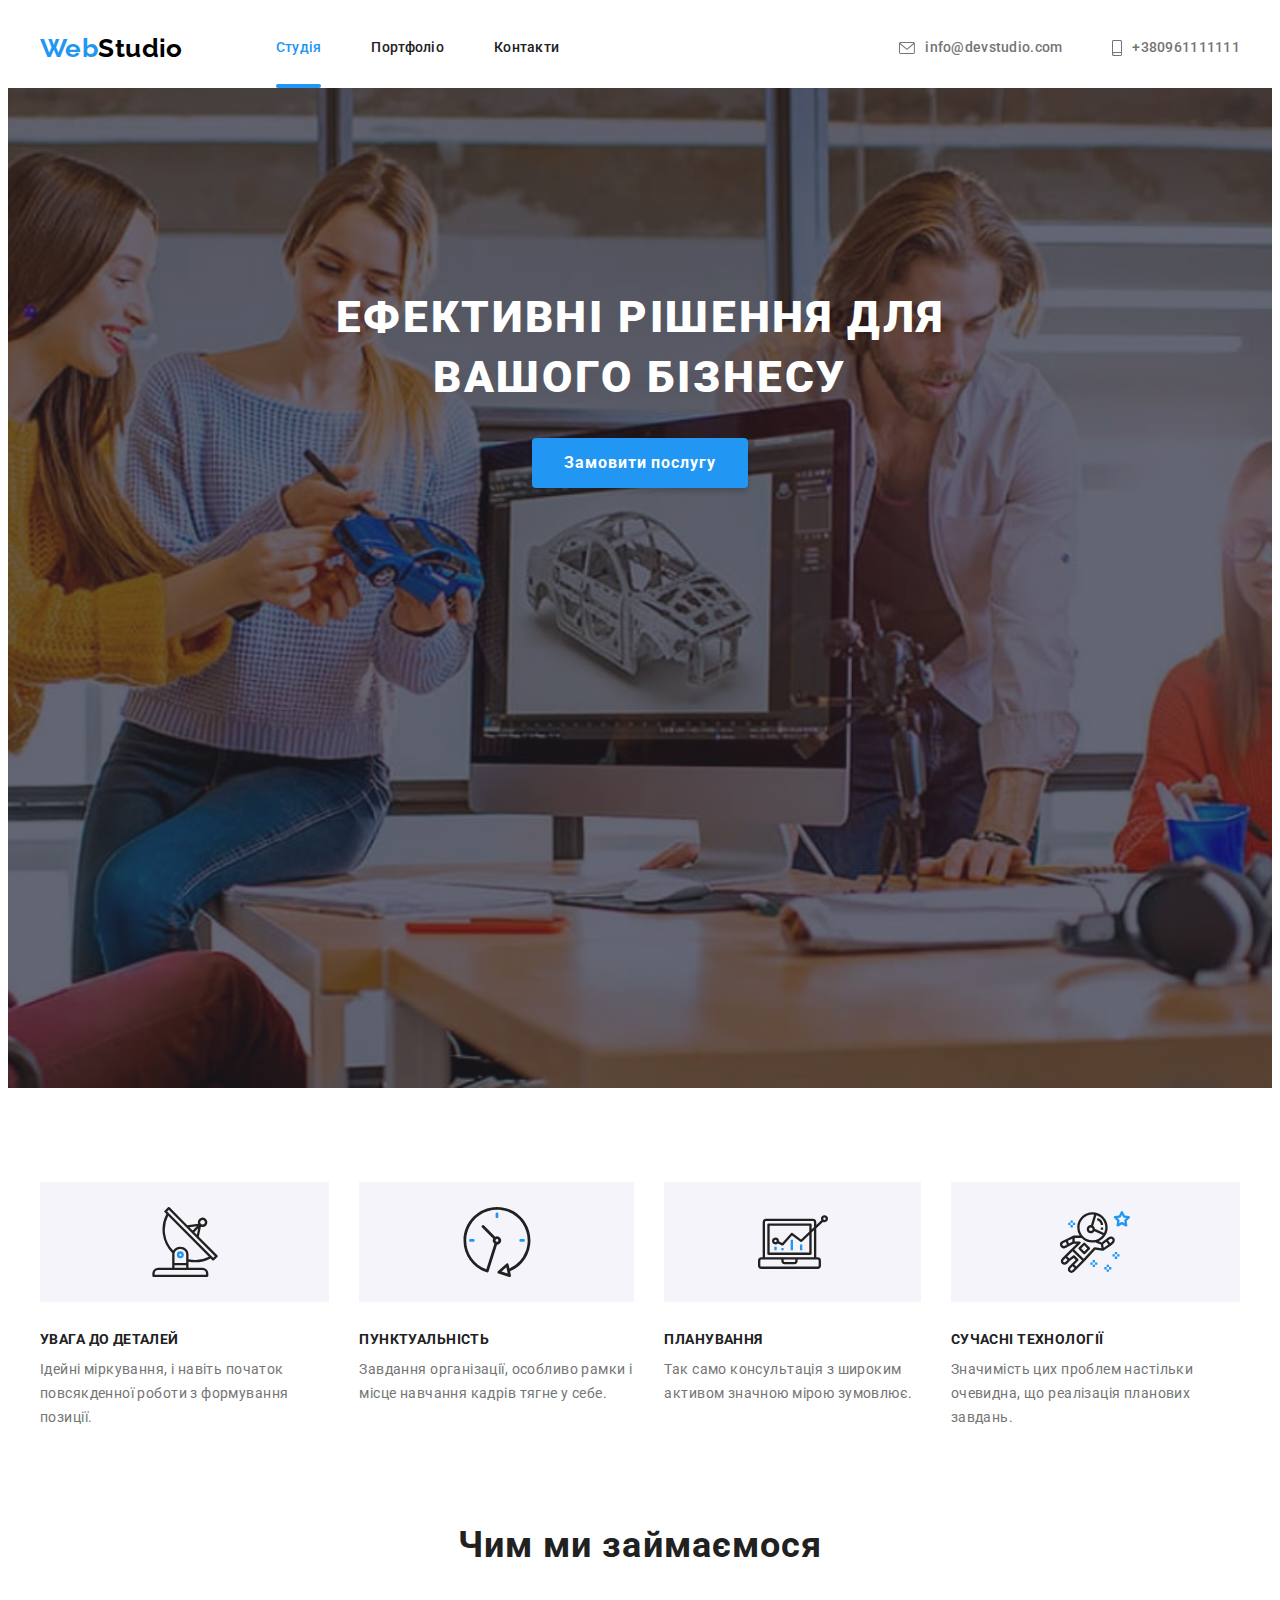
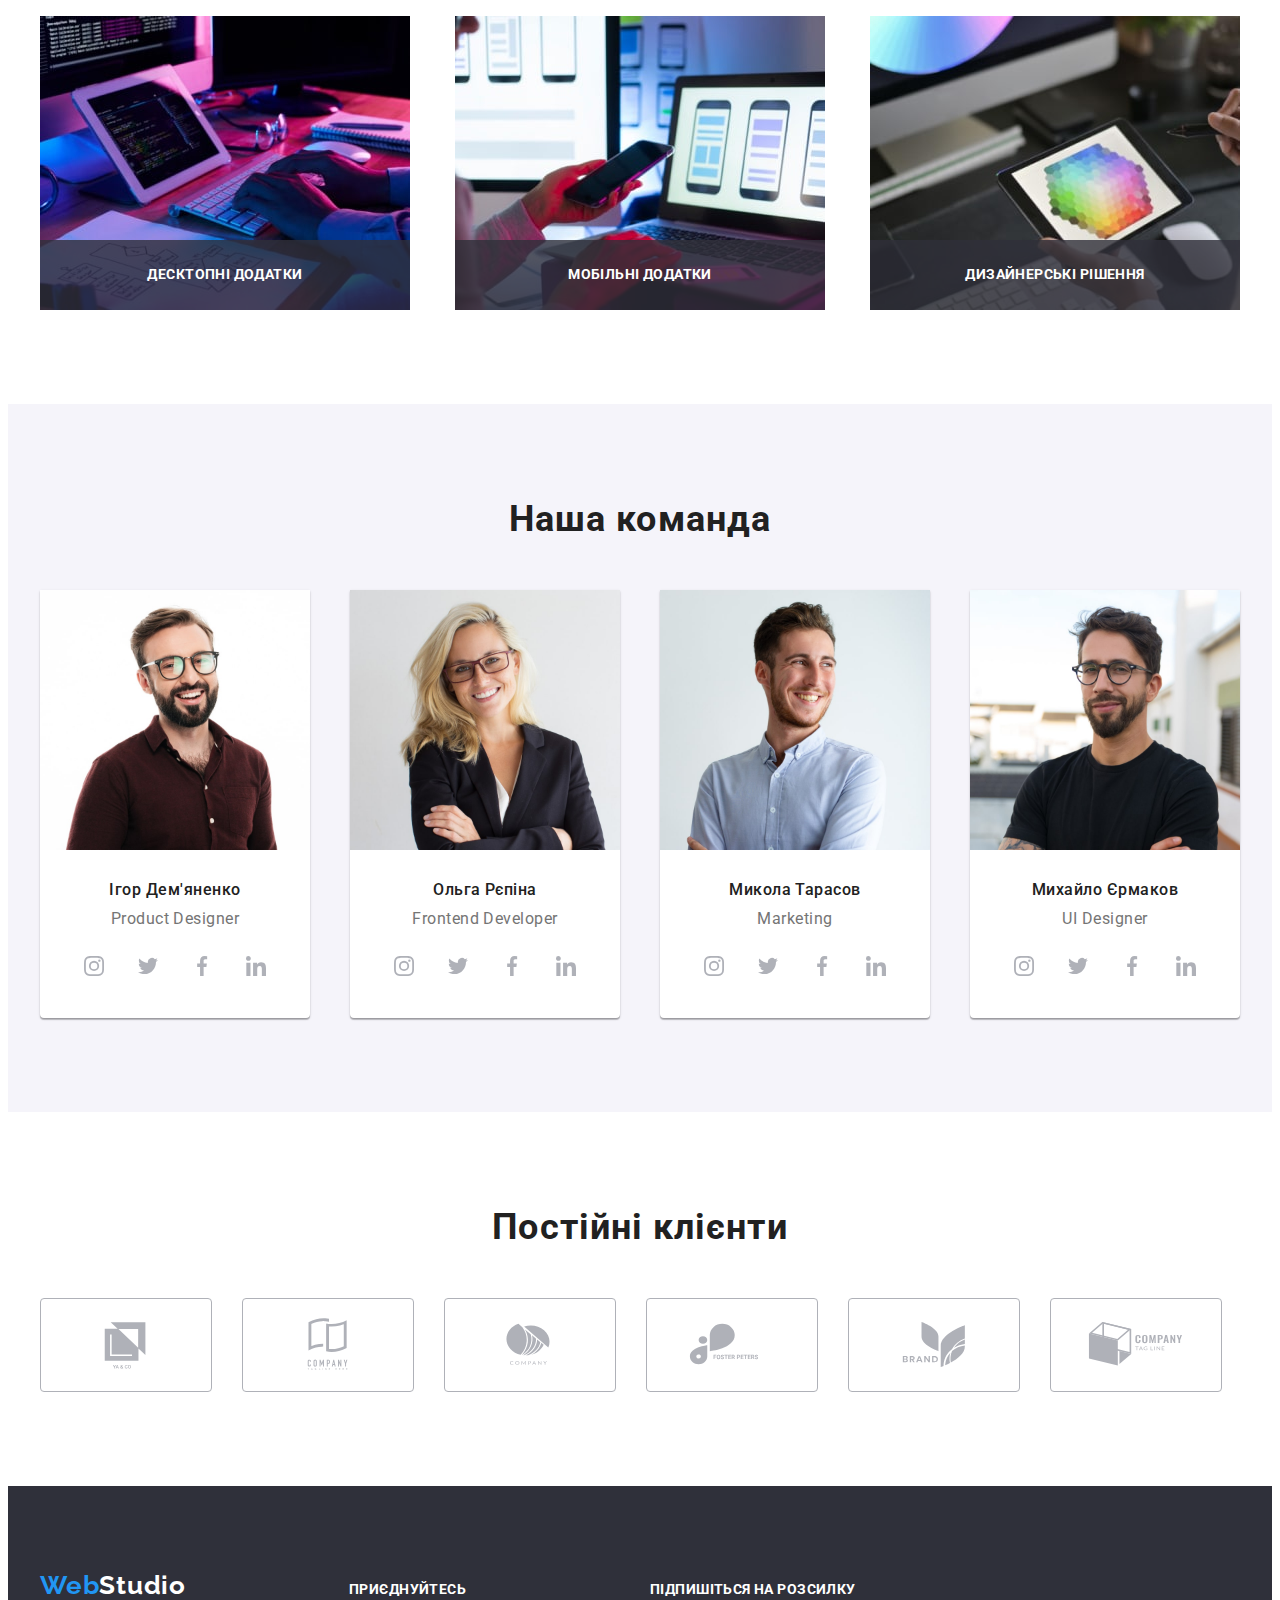
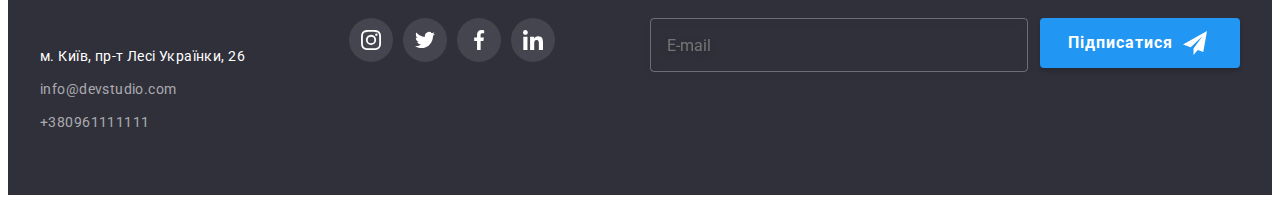
==== index.html @ b74c09cd "HW-7" ====
<!DOCTYPE html>
<html lang="uk">
  <head>
    <meta charset="UTF-8" />
    <meta http-equiv="X-UA-Compatible" content="IE=edge" />
    <meta name="viewport" content="width=device-width, initial-scale=1.0" />
    <title>Web Studio</title>
    <link rel="preconnect" href="https://fonts.googleapis.com" />
    <link rel="preconnect" href="https://fonts.gstatic.com" crossorigin />
    <link
      href="https://fonts.googleapis.com/css2?family=Raleway:wght@700&family=Roboto:wght@400;500;700;900&display=swap"
      rel="stylesheet"
    />
    <link
      rel="stylesheet"
      href="https://cdnjs.cloudflare.com/ajax/libs/modern-normalize/1.1.0/modern-normalize.min.css"
      integrity="sha512-wpPYUAdjBVSE4KJnH1VR1HeZfpl1ub8YT/NKx4PuQ5NmX2tKuGu6U/JRp5y+Y8XG2tV+wKQpNHVUX03MfMFn9Q=="
      crossorigin="anonymous"
      referrerpolicy="no-referrer"
    />
    <link rel="stylesheet" href="./css/styles.css" />
    <link rel="stylesheet" href="./css/main.min.css"/>
  </head>
  <body>
    <!-- Header -->
    <header class="header">
      <div class="container main-nav">
        <nav class="main-nav">
          <a href="./index.html" class="logo link">
            <span class="logo__accent">Web</span>Studio</a
          >
          <ul class="site-nav list">
            <li class="site-nav__item">
              <a href="./index.html" class="site-nav__link site-nav__link--current link">Студія</a>
            </li>
            <li class="site-nav__item">
              <a href="./portfolio.html" class="site-nav__link link">Портфоліо</a>
            </li>
            <li class="site-nav__item">
              <a href="" class="site-nav__link link">Контакти</a>
            </li>
          </ul>
        </nav>
        <ul class="contact list">
          <li class="contact__item">
            <a href="mailto:info@devstudio.com" class="contact__link link">
              <svg class="contact__icon" width="16" height="12">
                <use href="./images/icons.svg#icon-envelopehover"></use>
              </svg>
              info@devstudio.com
            </a>
          </li>
          <li class="contact__item">
            <a href="tel:+380961111111" class="contact__link link">
              <svg class="contact__icon" width="10" height="16">
                <use href="./images/icons.svg#icon-smartphone"></use>
              </svg>
              +380961111111</a
            >
          </li>
        </ul>
      </div>
    </header>

    <main>
      <!-- hero -->
      <section class="hero">
        <div class="container">
          <h1 class="hero__title">Ефективні рішення для вашого бізнесу</h1>
          <button type="button" class="button" data-modal-open>
            Замовити послугу
          </button>
        </div>
      </section>

      <!-- Переваги -->
      <section class="feature section">
        <div class="container">
          <h2 class="visually-hidden">Наші преваги</h2>
          <ul class="feature__list list">
            <li class="feature__item">
              <div class="feature__icons">
                <svg width="70" height="70">
                  <use href="./images/icons.svg#icon-antenna"></use>
                </svg>
              </div>
              <h3 class="feature__title">УВАГА ДО ДЕТАЛЕЙ</h3>
              <p class="feature__text">
                Ідейні міркування, і навіть початок повсякденної роботи з
                формування позиції.
              </p>
            </li>
            <li class="feature__item">
              <div class="feature__icons">
                <svg class="icon-block" width="70" height="70">
                  <use href="./images/icons.svg#icon-clock"></use>
                </svg>
              </div>
              <h3 class="feature__title">ПУНКТУАЛЬНІСТЬ</h3>
              <p class="feature__text">
                Завдання організації, особливо рамки і місце навчання кадрів
                тягне у себе.
              </p>
            </li>
            <li class="feature__item">
              <div class="feature__icons">
                <svg class="icon-block" width="70" height="70">
                  <use href="./images/icons.svg#icon-diagram"></use>
                </svg>
              </div>
              <h3 class="feature__title">ПЛАНУВАННЯ</h3>
              <p class="feature__text">
                Так само консультація з широким активом значною мірою зумовлює.
              </p>
            </li>
            <li class="feature__item">
              <div class="feature__icons">
                <svg class="icon-block" width="70" height="70">
                  <use href="./images/icons.svg#icon-astronaut"></use>
                </svg>
              </div>
              <h3 class="feature__title">СУЧАСНІ ТЕХНОЛОГІЇ</h3>
              <p class="feature__text">
                Значимість цих проблем настільки очевидна, що реалізація
                планових завдань.
              </p>
            </li>
          </ul>
        </div>
      </section>
      <!-- Чим ми займаємося -->
      <section class="work section">
        <div class="container">
          <h2 class="title">Чим ми займаємося</h2>
          <ul class="work__list list">
            <li>
              <div class="work__picture">
                <img
                  src="./images/img1.jpg"
                  alt="верстка"
                  width="370"
                  class="item"
                />
                <p class="work__text">Десктопні додатки</p>
              </div>
            </li>
            <li>
              <div class="work__picture">
                <img
                  src="./images/img2.jpg"
                  alt="дизайн"
                  width="370"
                  class="item"
                />
                <p class="work__text">Мобільні додатки</p>
              </div>
            </li>
            <li>
              <div class="work__picture">
                <img
                  src="./images/img3.jpg"
                  alt="оформлення"
                  width="370"
                  class="item"
                />
                <p class="work__text">Дизайнерські рішення</p>
              </div>
            </li>
          </ul>
        </div>
      </section>
      <!-- Наша команда -->
      <section class="team section">
        <div class="container">
          <h2 class="title">Наша команда</h2>
          <ul class="team__list list">
            <li class="employee">
              <img
                src="./images/photo1.jpg"
                alt="фото1"
                width="270"
              />
              <div class="employee__wrapper">
                <h3 class="employee__title">Ігор Дем'яненко</h3>
                <p class="employee__text">Product Designer</p>
                <ul class="soc list">
                  <li>
                    <a href="" class="soc__link">
                      <svg class="soc__icon" width="20" height="20">
                        <use href="./images/icons.svg#icon-instagram"></use>
                      </svg>
                    </a>
                  </li>
                  <li>
                    <a href="" class="soc__link">
                      <svg class="soc__icon" width="20" height="20">
                        <use href="./images/icons.svg#icon-twitter"></use>
                      </svg>
                    </a>
                  </li>
                  <li>
                    <a href="" class="soc__link">
                      <svg class="soc__icon" width="20" height="20">
                        <use href="./images/icons.svg#icon-facebook"></use>
                      </svg>
                    </a>
                  </li>
                  <li>
                    <a href="" class="soc__link">
                      <svg class="soc__icon" width="20" height="20">
                        <use href="./images/icons.svg#icon-linkedin"></use>
                      </svg>
                    </a>
                  </li>
                </ul>
              </div>
            </li>
            <li class="employee">
              <img
                src="./images/photo2.jpg"
                alt="фото2"
                width="270"
              />
              <div class="employee__wrapper">
                <h3 class="employee__title">Ольга Рєпіна</h3>
                <p class="employee__text">Frontend Developer</p>
                <ul class="soc list">
                  <li>
                    <a href="" class="soc__link">
                      <svg class="soc__icon" width="20" height="20">
                        <use href="./images/icons.svg#icon-instagram"></use>
                      </svg>
                    </a>
                  </li>
                  <li>
                    <a href="" class="soc__link">
                      <svg class="soc__icon" width="20" height="20">
                        <use href="./images/icons.svg#icon-twitter"></use>
                      </svg>
                    </a>
                  </li>
                  <li>
                    <a href="" class="soc__link">
                      <svg class="soc__icon" width="20" height="20">
                        <use href="./images/icons.svg#icon-facebook"></use>
                      </svg>
                    </a>
                  </li>
                  <li>
                    <a href="" class="soc__link">
                      <svg class="soc__icon" width="20" height="20">
                        <use href="./images/icons.svg#icon-linkedin"></use>
                      </svg>
                    </a>
                  </li>
                </ul>
              </div>
            </li>
            <li class="employee">
              <img
                src="./images/photo3.jpg"
                alt="фото3"
                width="270"
              />
              <div class="employee__wrapper">
                <h3 class="employee__title">Микола Тарасов</h3>
                <p class="employee__text">Marketing</p>
                <ul class="soc list">
                  <li>
                    <a href="" class="soc__link">
                      <svg class="soc__icon" width="20" height="20">
                        <use href="./images/icons.svg#icon-instagram"></use>
                      </svg>
                    </a>
                  </li>
                  <li class="soc__item">
                    <a href="" class="soc__link">
                      <svg class="soc__icon" width="20" height="20">
                        <use href="./images/icons.svg#icon-twitter"></use>
                      </svg>
                    </a>
                  </li>
                  <li>
                    <a href="" class="soc__link">
                      <svg class="soc__icon" width="20" height="20">
                        <use href="./images/icons.svg#icon-facebook"></use>
                      </svg>
                    </a>
                  </li>
                  <li>
                    <a href="" class="soc__link">
                      <svg class="soc__icon" width="20" height="20">
                        <use href="./images/icons.svg#icon-linkedin"></use>
                      </svg>
                    </a>
                  </li>
                </ul>
              </div>
            </li>
            <li class="employee">
              <img
                src="./images/photo4.jpg"
                alt="фото4"
                width="270"
              />
              <div class="employee__wrapper">
                <h3 class="employee__title">Михайло Єрмаков</h3>
                <p class="employee__text">UI Designer</p>
                <ul class="soc list">
                  <li>
                    <a href="" class="soc__link">
                      <svg class="soc__icon" width="20" height="20">
                        <use href="./images/icons.svg#icon-instagram"></use>
                      </svg>
                    </a>
                  </li>
                  <li>
                    <a href="" class="soc__link">
                      <svg class="soc__icon" width="20" height="20">
                        <use href="./images/icons.svg#icon-twitter"></use>
                      </svg>
                    </a>
                  </li>
                  <li>
                    <a href="" class="soc__link">
                      <svg class="soc__icon" width="20" height="20">
                        <use href="./images/icons.svg#icon-facebook"></use>
                      </svg>
                    </a>
                  </li>
                  <li>
                    <a href="" class="soc__link">
                      <svg class="soc__icon" width="20" height="20">
                        <use href="./images/icons.svg#icon-linkedin"></use>
                      </svg>
                    </a>
                  </li>
                </ul>
              </div>
            </li>
          </ul>
        </div>
      </section>

      <!-- Постійні клієнти -->
      <section class="our-clients section">
        <div class="container">
          <h2 class="our-clients__title">Постійні клієнти</h2>
          <ul class="our-clients__list list">
            <li class="client">
              <a href="" class="client__link link">
                <svg class="client__logo" width="106" height="60">
                  <use href="./images/icons.svg#icon-Logo1"></use>
                </svg>
              </a>
            </li>
            <li class="client">
              <a href="" class="client__link link">
                <svg class="client__logo" width="106" height="60">
                  <use href="./images/icons.svg#icon-Logo2"></use>
                </svg>
              </a>
            </li>
            <li class="client">
              <a href="" class="client__link link">
                <svg class="client__logo" width="106" height="60">
                  <use href="./images/icons.svg#icon-Logo3"></use>
                </svg>
              </a>
            </li>
            <li class="client">
              <a href="" class="client__link link">
                <svg class="client__logo" width="106" height="60">
                  <use href="./images/icons.svg#icon-Logo4"></use>
                </svg>
              </a>
            </li>
            <li class="client">
              <a href="" class="client__link link">
                <svg class="client__logo" width="106" height="60">
                  <use href="./images/icons.svg#icon-Logo5"></use>
                </svg>
              </a>
            </li>
            <li class="client">
              <a href="" class="client__link link">
                <svg class="client__logo" width="106" height="60">
                  <use href="./images/icons.svg#icon-Logo6"></use>
                </svg>
              </a>
            </li>
          </ul>
        </div>
      </section>
    </main>
    <!-- FOOTER -->
    <footer class="footer">
      <div class="container content-box">
        <div class="address-box">
          <a href="./index.html" class="logo logo--inverse link">
            <span class="logo__accent">Web</span>Studio</a
          >
          <address>
            <ul class="address list">
              <li class="address__item">
                <a
                  href="https://goo.gl/maps/reQ4tr1Y8sRU6kU5A"
                  target="_blank"
                  rel="noopener nofollow"
                  class="address__link link"
                  >м. Київ, пр-т Лесі Українки, 26</a
                >
              </li>
              <li class="address__item">
                <a href="mailto:info@devstudio.com" class="address__contact link"
                  >info@devstudio.com</a
                >
              </li>
              <li class="address__item">
                <a href="tel:+380961111111" class="address__contact link"
                  >+380961111111</a
                >
              </li>
            </ul>
          </address>
        </div>

        <div class="connect">
          <p class="connect__text">приєднуйтесь</p>
          <ul class="connect__list list">
            <li class="connect__item">
              <a href="" class="connect__link link">
                <svg class="connect__icons" width="20" height="20">
                  <use href="./images/icons.svg#icon-instagram"></use>
                </svg>
              </a>
            </li>
            <li class="connect__item">
              <a href="" class="connect__link link">
                <svg class="connect__icons" width="20" height="20">
                  <use href="./images/icons.svg#icon-twitter"></use>
                </svg>
              </a>
            </li>
            <li class="connect__item">
              <a href="" class="connect__link link">
                <svg class="connect__icons" width="20" height="20">
                  <use href="./images/icons.svg#icon-facebook"></use>
                </svg>
              </a>
            </li>
            <li class="connect__item">
              <a href="" class="connect__link link">
                <svg class="connect__icons" width="20" height="20">
                  <use href="./images/icons.svg#icon-linkedin"></use>
                </svg>
              </a>
            </li>
          </ul>
        </div>
        <div class="subscription">
          <p class="subscription__title">Підпишіться на розсилку</p>
          <form class="subscription__form">
            <label for="email"></label>
            <input
              type="email"
              name="email"
              id="email"
              placeholder="E-mail"
              required
              class="subscription__email"
            />
            <button type="submit" class="button">
              Підписатися
              <svg class="subscription__icons" width="24" height="24">
                <use href="./images/icons.svg#icon-icon-send"></use>
              </svg>
            </button>
          </form>
        </div>
      </div>
    </footer>
    
    <!-- MODAL -->
    <div class="backdrop is-hidden" data-modal>
      <div class="modal">
        <button type="button" class="modal__close" data-modal-close>
          <svg class="modal-close-icon" width="18" height="18">
            <use href="./images/icons.svg#icon-close-black"></use>
          </svg>
        </button>
        <p class="modal__title">Залиште свої дані, ми вам передзвонимо</p>
        <form class="modal__form">

          <div class="field">
            <label for="user-name" class="field__title">Ім'я</label>
            <div class="field__wrapper">
              <input
                type="text"
                name="user-name"
                id="user-name"
                class="field__input"
                placeholder=""
                required
              />
              <svg class="field__icon" width="18" height="18">
                <use href="./images/icons.svg#icon-person-black"></use>
              </svg>
            </div>
          </div>

          <div class="field">
            <label for="user-tel" class="field__title">Телефон</label>
            <div class="field__wrapper">
              <input
                type="tel"
                name="user-tel"
                id="user-tel"
                class="field__input"
                placeholder=""
                required
              />
              <svg class="field__icon" width="18" height="18">
                <use href="./images/icons.svg#icon-phone-black"></use>
              </svg>
            </div>
          </div>

          <div class="field">
            <label for="user-email" class="field__title">Пошта</label>
            <div class="field__wrapper">
              <input
                type="email"
                name="user-email"
                id="user-email"
                class="field__input"
                placeholder=""
                required
              />
              <svg class="field__icon" width="18" height="18">
                <use href="./images/icons.svg#icon-email-black"></use>
              </svg>
            </div>
          </div>

          <div class="field__comment">
            <label for="comment" class="field__title">Коментар</label>
            <textarea
              name="comment"
              id="comment"
              placeholder="Введіть текст"
              class="field__textarea"
            ></textarea>
          </div>
          <div class="checkbox">
            <input
              type="checkbox"
              name="agree"
              id="agree"
              value="true"
              required
              class="checkbox__input visually-hidden"
            />
            <label for="agree" class="checkbox__label">
              <span class="checkbox__image">
                <svg class="checkbox-icon" width="16" height="15">
                  <use href="./images/icons.svg#icon-check"></use>
                </svg>
              </span>
              Погоджуюся з розсилкою та приймаю
              <a href="" class="contract-link">Умови договору</a></label
            >
          </div>
          <button type="submit" class="button">Відправити</button>
        </form>
      </div>
    </div>
    <script src="./js/modal.js"></script>
  </body>
</html>
---- css/main.min.css ----
:root{--primary-text-color: #757575;--logo-color: #000000;--title-text-color: #212121;--accent-color: #2196f3;--primary-white-color: #ffffff;--hero-bg-color: #2f303a;--section-bg: #f5f4fa;--border-color: #eeeeee;--line-color: #ececec;--grey: #afb1b8}h1,h2,h3,h4,h5,h6,p{margin:0}img{display:block;max-width:100%;height:auto}button{display:block;margin:0 auto;cursor:pointer;border-radius:4px;border:none;border-radius:4px;border:none}body{color:var(--primary-text-color);background-color:var(--primary-white-color);font-family:"Roboto",sans-serif;font-size:14px;letter-spacing:.03em}.section{padding-top:94px;padding-bottom:94px}.list{list-style:none;margin:0;padding:0}.link{text-decoration:none}.title{margin-top:0;margin-bottom:50px;color:var(--title-text-color);font-size:36px;line-height:1.17;text-align:center;letter-spacing:.03em}.visually-hidden{position:absolute;width:1px;height:1px;margin:-1px;border:0;padding:0;white-space:nowrap;-webkit-clip-path:inset(100%);clip-path:inset(100%);clip:rect(0 0 0 0);overflow:hidden}.is-hidden{opacity:0;visibility:hidden;pointer-events:none}.container{width:1200px;margin:0 auto;padding:0 15px}.button{padding:10px 32px;-webkit-box-shadow:0px 4px 4px rgba(0,0,0,.15);box-shadow:0px 4px 4px rgba(0,0,0,.15);min-width:200px;color:var(--primary-white-color);background-color:var(--accent-color);font-family:"Roboto";font-weight:700;font-size:16px;line-height:1.88;-webkit-box-align:center;-ms-flex-align:center;align-items:center;letter-spacing:.06em}.logo{margin-right:93px;padding-top:24px;padding-bottom:24px;color:var(--logo-color);font-family:Raleway,sans-serif;font-weight:700;font-size:26px;line-height:1.19}.logo__accent{color:var(--accent-color)}.logo--inverse{margin-bottom:20px;display:block;color:var(--primary-white-color);font-family:"Raleway",sans-serif;font-weight:700;font-size:26px;line-height:1.19;letter-spacing:.03em}.backdrop{position:fixed;top:0;left:0;width:100%;height:100%;background-color:rgba(0,0,0,.2);-webkit-transition-property:opacity,visibility;transition-property:opacity,visibility;-webkit-transition-duration:250ms;transition-duration:250ms;-webkit-transition-timing-function:cubic-bezier(0.4, 0, 0.2, 1);transition-timing-function:cubic-bezier(0.4, 0, 0.2, 1)}.modal{position:absolute;top:50%;left:50%;-webkit-transform:translate(-50%, -50%) scale(1);transform:translate(-50%, -50%) scale(1);-webkit-transition-property:-webkit-transform;transition-property:-webkit-transform;transition-property:transform;transition-property:transform, -webkit-transform;-webkit-transition-duration:250ms;transition-duration:250ms;-webkit-transition-timing-function:cubic-bezier(0.4, 0, 0.2, 1);transition-timing-function:cubic-bezier(0.4, 0, 0.2, 1);min-height:581px;min-width:528px;border-radius:4px;padding:40px;background-color:var(--primary-white-color)}.backdrop.backdrop--hidden .modal{-webkit-transform:scale(0);transform:scale(0)}.modal__close{-webkit-transition-property:fill;transition-property:fill;-webkit-transition-duration:250ms;transition-duration:250ms;-webkit-transition-timing-function:cubic-bezier(0.4, 0, 0.2, 1);transition-timing-function:cubic-bezier(0.4, 0, 0.2, 1);position:absolute;top:8px;right:8px;width:30px;height:30px;padding:5px;border:1px solid rgba(0,0,0,.1);border-radius:50%;background-color:var(--primary-white-color)}.modal__close:hover,.modal__close:focus{fill:var(--accent-color)}.modal__title{text-align:center;margin-bottom:12px;font-weight:700;font-size:20px;line-height:1.15;text-align:center;letter-spacing:.03em;color:var(--title-text-color)}.field{margin-bottom:10px}.field__title{font-style:normal;font-weight:400;font-size:12px;line-height:1.17;letter-spacing:.01em}.field__wrapper{position:relative}.field__input{-webkit-transition-property:outline-color,border;transition-property:outline-color,border;-webkit-transition-duration:250ms;transition-duration:250ms;-webkit-transition-timing-function:cubic-bezier(0.4, 0, 0.2, 1);transition-timing-function:cubic-bezier(0.4, 0, 0.2, 1);padding-left:42px;margin-top:4px;width:100%;height:40px;border:1px solid rgba(33,33,33,.2);border-radius:4px;font-weight:400;font-size:12px;line-height:1.17;letter-spacing:.01em;color:var(--primary-text-color)}.field__input:focus{outline-color:var(--accent-color)}.field:focus-within .field__input,.field:hover .field__input{border:1px solid var(--accent-color)}.field__icon{-webkit-transition-property:fill;transition-property:fill;-webkit-transition-duration:250ms;transition-duration:250ms;-webkit-transition-timing-function:cubic-bezier(0.4, 0, 0.2, 1);transition-timing-function:cubic-bezier(0.4, 0, 0.2, 1);position:absolute;left:12px;top:50%;-webkit-transform:translateY(-50%);transform:translateY(-50%)}.field__input:focus+.field__icon{fill:var(--accent-color)}.field:focus-within .field__icon,.field:hover .field__icon{fill:var(--accent-color)}.field__comment{margin-bottom:20px}.field__textarea{-webkit-transition-property:outline-color,border;transition-property:outline-color,border;-webkit-transition-duration:250ms;transition-duration:250ms;-webkit-transition-timing-function:cubic-bezier(0.4, 0, 0.2, 1);transition-timing-function:cubic-bezier(0.4, 0, 0.2, 1);width:100%;height:120px;border:1px solid rgba(33,33,33,.2);border-radius:4px;resize:none;padding:12px 16px;margin-top:4px;font-style:normal;font-weight:400;font-size:12px;line-height:1.17;letter-spacing:.01em;color:var(--primary-text-color)}.field__textarea:focus{outline-color:var(--accent-color)}.field__comment:focus-within .field__textarea,.field__comment:hover .field__textarea{border:1px solid var(--accent-color)}.checkbox{margin-bottom:30px}.checkbox__label{font-weight:400;line-height:1.71;display:-webkit-box;display:-ms-flexbox;display:flex;-webkit-box-align:center;-ms-flex-align:center;align-items:center;-webkit-box-pack:center;-ms-flex-pack:center;justify-content:center}.checkbox__image{-webkit-transition-property:background-color,border,border-color;transition-property:background-color,border,border-color;-webkit-transition-duration:250ms;transition-duration:250ms;-webkit-transition-timing-function:cubic-bezier(0.4, 0, 0.2, 1);transition-timing-function:cubic-bezier(0.4, 0, 0.2, 1);width:16px;height:15px;border:2px solid var(--title-text-color);border-radius:3px;margin-right:8px}.checkbox__input:checked+.checkbox__label .checkbox__image{background-color:var(--accent-color);border:none}.checkbox__input:focus+.checkbox__label .checkbox__image,.checkbox__input:hover+.checkbox__label .checkbox__image{border-color:var(--accent-color)}.checkbox-icon{fill:rgba(0,0,0,0)}.checkbox__input:checked+.checkbox__label .checkbox-icon{fill:var(--primary-white-color)}.contract-link{color:var(--accent-color);margin-left:5px}.main-nav{display:-webkit-box;display:-ms-flexbox;display:flex;-webkit-box-align:center;-ms-flex-align:center;align-items:center}.site-nav{display:-webkit-box;display:-ms-flexbox;display:flex}.site-nav__item:not(:last-child){margin-right:50px}.site-nav__link{position:relative;-webkit-transition-property:color;transition-property:color;-webkit-transition-duration:250ms;transition-duration:250ms;-webkit-transition-timing-function:cubic-bezier(0.4, 0, 0.2, 1);transition-timing-function:cubic-bezier(0.4, 0, 0.2, 1);display:block;padding-top:32px;padding-bottom:32px;color:var(--title-text-color);font-weight:500;font-size:14px;line-height:1.14;letter-spacing:.02em}.site-nav__link:hover,.site-nav__link:focus{color:var(--accent-color)}.site-nav__link--current{color:var(--accent-color)}.site-nav__link--current::after{content:"";width:100%;height:4px;position:absolute;bottom:0;border-radius:2px;display:block;background-color:var(--accent-color)}.contact{display:-webkit-box;display:-ms-flexbox;display:flex;margin-left:auto}.contact__item:nth-child(2){margin-left:50px}.contact__link{-webkit-transition-property:color;transition-property:color;-webkit-transition-duration:250ms;transition-duration:250ms;-webkit-transition-timing-function:cubic-bezier(0.4, 0, 0.2, 1);transition-timing-function:cubic-bezier(0.4, 0, 0.2, 1);display:-webkit-box;display:-ms-flexbox;display:flex;padding-top:32px;padding-bottom:32px;-webkit-box-align:center;-ms-flex-align:center;align-items:center;font-weight:500;font-size:14px;line-height:1.14;letter-spacing:.02em;color:var(--primary-text-color)}.contact__link:hover,.contact__link:focus{color:var(--accent-color)}.contact__icon{margin-right:10px;fill:currentColor}.hero{background-color:var(--hero-bg-color);background-image:-webkit-gradient(linear, left top, left bottom, from(rgba(47, 48, 58, 0.4)), to(rgba(47, 48, 58, 0.4))),url(../images/hero-bg.jpg);background-image:linear-gradient(rgba(47, 48, 58, 0.4), rgba(47, 48, 58, 0.4)),url(../images/hero-bg.jpg);background-repeat:no-repeat;background-position:center;background-size:cover;max-width:1600px;text-align:center;padding:200px 0;margin:0 auto;height:600px}.hero__title{margin-left:auto;margin-right:auto;margin-bottom:30px;max-width:696px;color:var(--primary-white-color);font-weight:900;font-size:44px;line-height:1.36;letter-spacing:.06em;text-transform:uppercase}.feature__list{display:-webkit-box;display:-ms-flexbox;display:flex}.feature__list .feature__item:not(:last-child){margin-right:30px}.feature__icons{width:auto;height:120px;background-color:var(--section-bg);display:-webkit-box;display:-ms-flexbox;display:flex;-webkit-box-pack:center;-ms-flex-pack:center;justify-content:center;-webkit-box-align:center;-ms-flex-align:center;align-items:center;margin-bottom:30px}.feature__title{margin-top:0;margin-bottom:10px;color:var(--title-text-color);font-size:14px;line-height:1.14;letter-spacing:.03em;text-transform:uppercase}.feature__text{margin:0;font-weight:400;font-size:14px;line-height:1.71;letter-spacing:.03em}.work{padding-top:0}.work__list{display:-webkit-box;display:-ms-flexbox;display:flex;-webkit-box-pack:justify;-ms-flex-pack:justify;justify-content:space-between}.work__picture{position:relative}.work__text{position:absolute;bottom:0;height:70px;width:100%;display:-webkit-box;display:-ms-flexbox;display:flex;-webkit-box-align:center;-ms-flex-align:center;align-items:center;-webkit-box-pack:center;-ms-flex-pack:center;justify-content:center;font-weight:700;line-height:1.14;text-transform:uppercase;color:var(--primary-white-color);background:rgba(47,48,58,.8)}.team{background-color:#f5f4fa}.team__list{display:-webkit-box;display:-ms-flexbox;display:flex;-webkit-box-pack:justify;-ms-flex-pack:justify;justify-content:space-between}.employee{-webkit-box-shadow:0px 1px 3px rgba(0,0,0,.12),0px 1px 1px rgba(0,0,0,.14),0px 2px 1px rgba(0,0,0,.2);box-shadow:0px 1px 3px rgba(0,0,0,.12),0px 1px 1px rgba(0,0,0,.14),0px 2px 1px rgba(0,0,0,.2);border-radius:0px 0px 4px 4px;background-color:var(--primary-white-color)}.employee__wrapper{padding-top:30px;padding-bottom:30px}.employee__title{margin-top:0;margin-bottom:10px;color:var(--title-text-color);font-weight:500;font-size:16px;line-height:1.19;text-align:center;letter-spacing:.03em}.employee__text{margin:0;font-weight:400;font-size:16px;line-height:1.19;text-align:center;letter-spacing:.03em;margin-bottom:16px}.soc{display:-webkit-box;display:-ms-flexbox;display:flex;-webkit-box-pack:center;-ms-flex-pack:center;justify-content:center;gap:10px}.soc__link{-webkit-transition-property:background-color,color;transition-property:background-color,color;-webkit-transition-duration:250ms;transition-duration:250ms;-webkit-transition-timing-function:cubic-bezier(0.4, 0, 0.2, 1);transition-timing-function:cubic-bezier(0.4, 0, 0.2, 1);width:44px;height:44px;border-radius:50%;display:-webkit-box;display:-ms-flexbox;display:flex;-webkit-box-align:center;-ms-flex-align:center;align-items:center;-webkit-box-pack:center;-ms-flex-pack:center;justify-content:center;color:var(--grey)}.soc__link:hover,.soc__link:focus{background-color:var(--accent-color);color:var(--primary-white-color)}.soc__icon{fill:currentColor}.our-clients__title{margin-bottom:50px;color:var(--title-text-color);font-size:36px;line-height:1.17;text-align:center;letter-spacing:.03em}.our-clients__list{display:-webkit-box;display:-ms-flexbox;display:flex;-webkit-box-align:center;-ms-flex-align:center;align-items:center;gap:30px}.client__link{-webkit-transition-property:border,color;transition-property:border,color;-webkit-transition-duration:250ms;transition-duration:250ms;-webkit-transition-timing-function:cubic-bezier(0.4, 0, 0.2, 1);transition-timing-function:cubic-bezier(0.4, 0, 0.2, 1);width:170px;height:92px;border:1px solid var(--grey);border-radius:4px;display:-webkit-box;display:-ms-flexbox;display:flex;-webkit-box-align:center;-ms-flex-align:center;align-items:center;-webkit-box-pack:center;-ms-flex-pack:center;justify-content:center;color:var(--grey)}.client__link:hover,.client__link:focus{border:1px solid var(--accent-color);color:var(--accent-color)}.client__logo{fill:currentColor}.footer{padding-top:60px;padding-bottom:60px;background-color:var(--hero-bg-color)}.address{font-style:normal;font-weight:400;font-size:14px;line-height:1.71;letter-spacing:.03em}.address .address__item:not(:last-child){margin-bottom:9px}.address__link{color:var(--primary-white-color)}.address__contact{-webkit-transition-property:color;transition-property:color;-webkit-transition-duration:250ms;transition-duration:250ms;-webkit-transition-timing-function:cubic-bezier(0.4, 0, 0.2, 1);transition-timing-function:cubic-bezier(0.4, 0, 0.2, 1);color:rgba(255,255,255,.6)}.address__contact:hover,.address__contact:focus{color:var(--accent-color)}.content-box{display:-webkit-box;display:-ms-flexbox;display:flex;-webkit-box-align:baseline;-ms-flex-align:baseline;align-items:baseline}.connect{margin-left:70px}.connect__text,.subscription__title{font-size:14px;font-weight:700;line-height:1.14;letter-spacing:.03em;text-transform:uppercase;color:var(--primary-white-color);margin-bottom:20px}.connect__list{display:-webkit-box;display:-ms-flexbox;display:flex;gap:10px}.connect__link{-webkit-transition-property:background-color,color;transition-property:background-color,color;-webkit-transition-duration:250ms;transition-duration:250ms;-webkit-transition-timing-function:cubic-bezier(0.4, 0, 0.2, 1);transition-timing-function:cubic-bezier(0.4, 0, 0.2, 1);width:44px;height:44px;border-radius:50%;display:-webkit-box;display:-ms-flexbox;display:flex;-webkit-box-align:center;-ms-flex-align:center;align-items:center;-webkit-box-pack:center;-ms-flex-pack:center;justify-content:center;background-color:rgba(255,255,255,.1);color:var(--primary-white-color)}.connect__link:hover,.connect__link:focus{background-color:var(--accent-color);color:var(--primary-white-color)}.connect__icons{fill:currentColor}.subscription{margin-left:auto}.subscription__form{display:-webkit-box;display:-ms-flexbox;display:flex}.subscription__email{-webkit-transition-property:outline-color,border;transition-property:outline-color,border;-webkit-transition-duration:250ms;transition-duration:250ms;-webkit-transition-timing-function:cubic-bezier(0.4, 0, 0.2, 1);transition-timing-function:cubic-bezier(0.4, 0, 0.2, 1);padding-left:16px;width:358px;height:50px;border:1px solid rgba(255,255,255,.3);-webkit-filter:drop-shadow(0px 4px 4px rgba(0, 0, 0, 0.15));filter:drop-shadow(0px 4px 4px rgba(0, 0, 0, 0.15));border-radius:4px;font-family:"Roboto";font-style:normal;font-weight:400;font-size:16px;line-height:1.25;background-color:rgba(0,0,0,0);color:var(--primary-white-color)}.subscription__email:focus{outline-color:var(--accent-color)}.subscription__email:hover{border:1px solid var(--accent-color)}.subscription__form .button{display:-webkit-box;display:-ms-flexbox;display:flex;-webkit-box-align:center;-ms-flex-align:center;align-items:center;padding:10px 28px;margin-left:12px;height:50px}.subscription__icons{margin-left:10px}.header-border{border-bottom:1px solid var(--line-color)}.portfolio-section{padding-top:94px;padding-bottom:94px}.filter{display:-webkit-box;display:-ms-flexbox;display:flex;-webkit-box-pack:center;-ms-flex-pack:center;justify-content:center;margin-bottom:50px}.filter__item{margin-right:8px}.filter__item:nth-child(5){margin-right:0}.filter__button{-webkit-transition-property:background-color,color,-webkit-box-shadow;transition-property:background-color,color,-webkit-box-shadow;transition-property:background-color,color,box-shadow;transition-property:background-color,color,box-shadow,-webkit-box-shadow;-webkit-transition-duration:250ms;transition-duration:250ms;-webkit-transition-timing-function:cubic-bezier(0.4, 0, 0.2, 1);transition-timing-function:cubic-bezier(0.4, 0, 0.2, 1);padding:6px 22px;border-radius:4px;border:1px solid rgba(0,0,0,0);cursor:pointer;color:var(--title-text-color);background-color:var(--section-bg);font-family:"Roboto";font-weight:500;font-size:16px;line-height:1.62;text-align:center;letter-spacing:.03em}.filter__button:hover,.filter__button:focus{background-color:var(--accent-color);color:var(--primary-white-color);-webkit-box-shadow:0px 3px 1px rgba(0,0,0,.1),0px 1px 2px rgba(0,0,0,.08),0px 2px 2px rgba(0,0,0,.12);box-shadow:0px 3px 1px rgba(0,0,0,.1),0px 1px 2px rgba(0,0,0,.08),0px 2px 2px rgba(0,0,0,.12)}.portfolio__list{display:-webkit-box;display:-ms-flexbox;display:flex;-ms-flex-wrap:wrap;flex-wrap:wrap;gap:30px}.example__link{-webkit-transition-property:-webkit-box-shadow;transition-property:-webkit-box-shadow;transition-property:box-shadow;transition-property:box-shadow, -webkit-box-shadow;-webkit-transition-duration:250ms;transition-duration:250ms;-webkit-transition-timing-function:cubic-bezier(0.4, 0, 0.2, 1);transition-timing-function:cubic-bezier(0.4, 0, 0.2, 1);display:block}.example__link:hover,.example__link:focus{-webkit-box-shadow:0px 1px 1px rgba(0,0,0,.12),0px 4px 4px rgba(0,0,0,.06),1px 4px 6px rgba(0,0,0,.16);box-shadow:0px 1px 1px rgba(0,0,0,.12),0px 4px 4px rgba(0,0,0,.06),1px 4px 6px rgba(0,0,0,.16)}.example__image{position:relative;overflow:hidden}.example__text{position:absolute;bottom:0;left:0;-webkit-transform:translateY(100%);transform:translateY(100%);-webkit-transition-property:-webkit-transform;transition-property:-webkit-transform;transition-property:transform;transition-property:transform, -webkit-transform;-webkit-transition-duration:250ms;transition-duration:250ms;-webkit-transition-timing-function:cubic-bezier(0.4, 0, 0.2, 1);transition-timing-function:cubic-bezier(0.4, 0, 0.2, 1);overflow:auto;padding:63px 24px;height:100%;font-style:normal;font-weight:400;font-size:18px;line-height:1.56;letter-spacing:.03em;background-color:rgba(33,150,243,.9);color:var(--primary-white-color)}.example__link:hover .example__text{-webkit-transform:translateY(0);transform:translateY(0)}.description{padding:20px 24px;border:1px solid var(--border-color);border-top:none}.description__title{margin-bottom:4px;color:var(--title-text-color);font-size:18px;line-height:2;letter-spacing:.06em}.description__text{font-weight:400;font-size:16px;line-height:1.88;letter-spacing:.03em;color:var(--primary-text-color)}/*# sourceMappingURL=main.min.css.map */
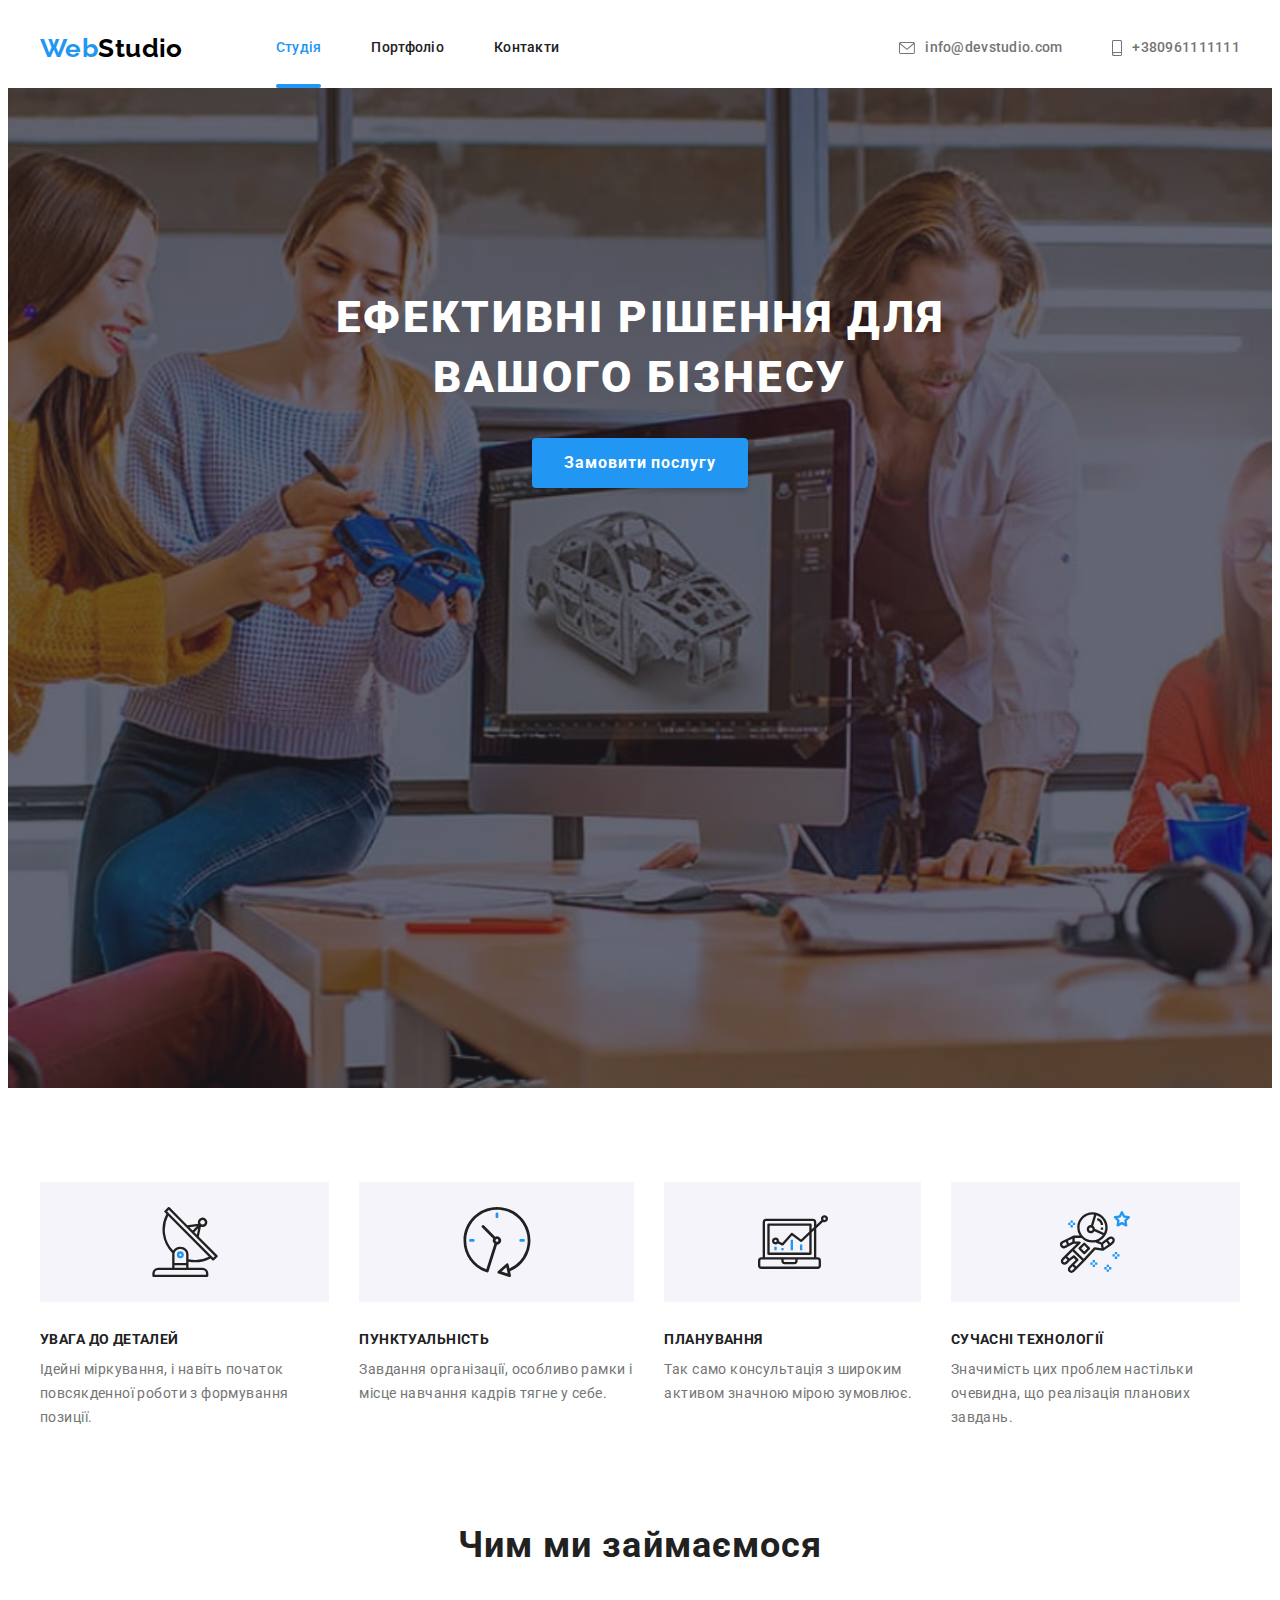
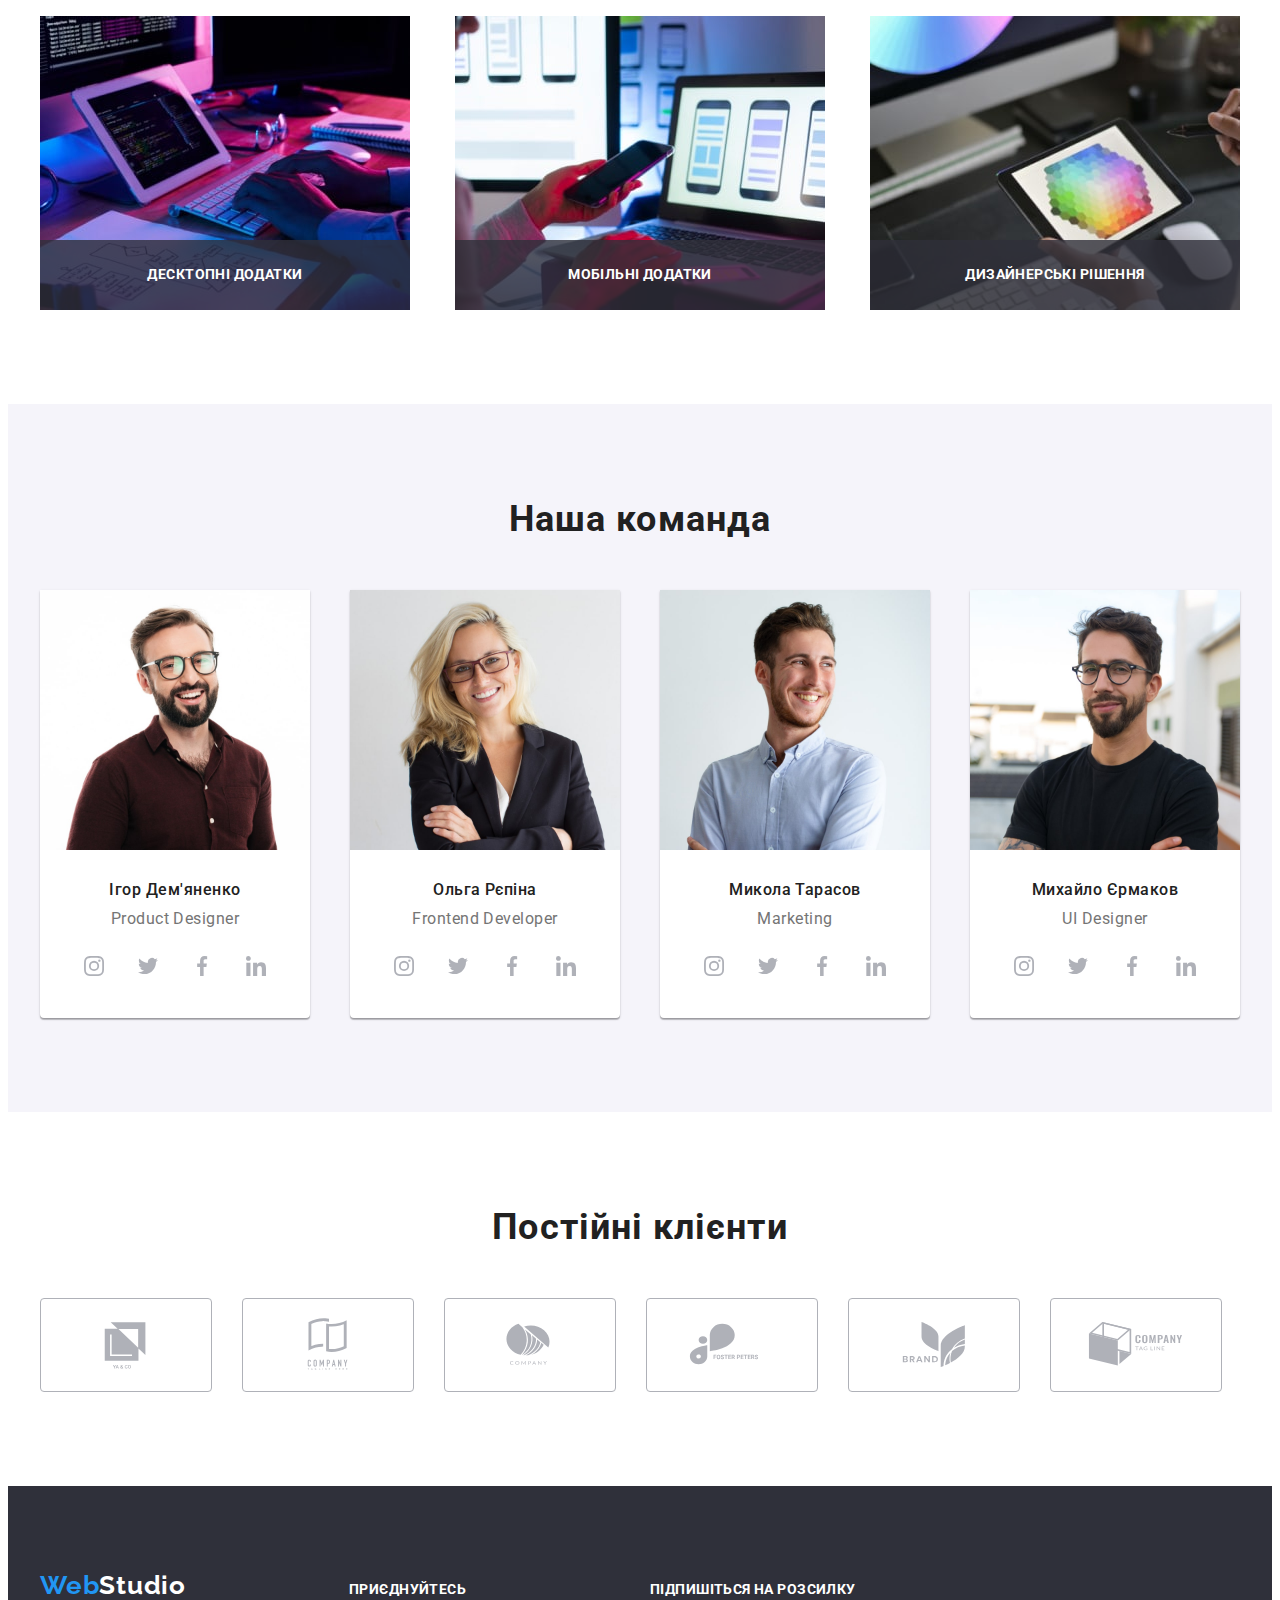
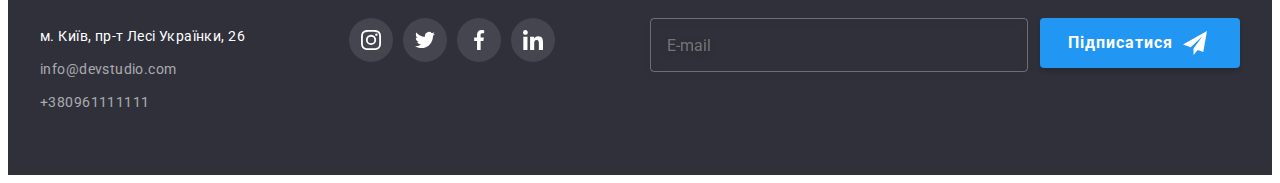
==== commit 4f5e923a: "add hw7" ====
--- a/index.html
+++ b/index.html
@@ -18,7 +18,7 @@
       crossorigin="anonymous"
       referrerpolicy="no-referrer"
     />
-    <link rel="stylesheet" href="./css/styles.css" />
+    <!-- <link rel="stylesheet" href="./css/styles.css" /> -->
     <link rel="stylesheet" href="./css/main.min.css"/>
   </head>
   <body>
--- a/css/main.min.css
+++ b/css/main.min.css
@@ -1 +1 @@
-:root{--primary-text-color: #757575;--logo-color: #000000;--title-text-color: #212121;--accent-color: #2196f3;--primary-white-color: #ffffff;--hero-bg-color: #2f303a;--section-bg: #f5f4fa;--border-color: #eeeeee;--line-color: #ececec;--grey: #afb1b8}h1,h2,h3,h4,h5,h6,p{margin:0}img{display:block;max-width:100%;height:auto}button{display:block;margin:0 auto;cursor:pointer;border-radius:4px;border:none;border-radius:4px;border:none}body{color:var(--primary-text-color);background-color:var(--primary-white-color);font-family:"Roboto",sans-serif;font-size:14px;letter-spacing:.03em}.section{padding-top:94px;padding-bottom:94px}.list{list-style:none;margin:0;padding:0}.link{text-decoration:none}.title{margin-top:0;margin-bottom:50px;color:var(--title-text-color);font-size:36px;line-height:1.17;text-align:center;letter-spacing:.03em}.visually-hidden{position:absolute;width:1px;height:1px;margin:-1px;border:0;padding:0;white-space:nowrap;-webkit-clip-path:inset(100%);clip-path:inset(100%);clip:rect(0 0 0 0);overflow:hidden}.is-hidden{opacity:0;visibility:hidden;pointer-events:none}.container{width:1200px;margin:0 auto;padding:0 15px}.button{padding:10px 32px;-webkit-box-shadow:0px 4px 4px rgba(0,0,0,.15);box-shadow:0px 4px 4px rgba(0,0,0,.15);min-width:200px;color:var(--primary-white-color);background-color:var(--accent-color);font-family:"Roboto";font-weight:700;font-size:16px;line-height:1.88;-webkit-box-align:center;-ms-flex-align:center;align-items:center;letter-spacing:.06em}.logo{margin-right:93px;padding-top:24px;padding-bottom:24px;color:var(--logo-color);font-family:Raleway,sans-serif;font-weight:700;font-size:26px;line-height:1.19}.logo__accent{color:var(--accent-color)}.logo--inverse{margin-bottom:20px;display:block;color:var(--primary-white-color);font-family:"Raleway",sans-serif;font-weight:700;font-size:26px;line-height:1.19;letter-spacing:.03em}.backdrop{position:fixed;top:0;left:0;width:100%;height:100%;background-color:rgba(0,0,0,.2);-webkit-transition-property:opacity,visibility;transition-property:opacity,visibility;-webkit-transition-duration:250ms;transition-duration:250ms;-webkit-transition-timing-function:cubic-bezier(0.4, 0, 0.2, 1);transition-timing-function:cubic-bezier(0.4, 0, 0.2, 1)}.modal{position:absolute;top:50%;left:50%;-webkit-transform:translate(-50%, -50%) scale(1);transform:translate(-50%, -50%) scale(1);-webkit-transition-property:-webkit-transform;transition-property:-webkit-transform;transition-property:transform;transition-property:transform, -webkit-transform;-webkit-transition-duration:250ms;transition-duration:250ms;-webkit-transition-timing-function:cubic-bezier(0.4, 0, 0.2, 1);transition-timing-function:cubic-bezier(0.4, 0, 0.2, 1);min-height:581px;min-width:528px;border-radius:4px;padding:40px;background-color:var(--primary-white-color)}.backdrop.backdrop--hidden .modal{-webkit-transform:scale(0);transform:scale(0)}.modal__close{-webkit-transition-property:fill;transition-property:fill;-webkit-transition-duration:250ms;transition-duration:250ms;-webkit-transition-timing-function:cubic-bezier(0.4, 0, 0.2, 1);transition-timing-function:cubic-bezier(0.4, 0, 0.2, 1);position:absolute;top:8px;right:8px;width:30px;height:30px;padding:5px;border:1px solid rgba(0,0,0,.1);border-radius:50%;background-color:var(--primary-white-color)}.modal__close:hover,.modal__close:focus{fill:var(--accent-color)}.modal__title{text-align:center;margin-bottom:12px;font-weight:700;font-size:20px;line-height:1.15;text-align:center;letter-spacing:.03em;color:var(--title-text-color)}.field{margin-bottom:10px}.field__title{font-style:normal;font-weight:400;font-size:12px;line-height:1.17;letter-spacing:.01em}.field__wrapper{position:relative}.field__input{-webkit-transition-property:outline-color,border;transition-property:outline-color,border;-webkit-transition-duration:250ms;transition-duration:250ms;-webkit-transition-timing-function:cubic-bezier(0.4, 0, 0.2, 1);transition-timing-function:cubic-bezier(0.4, 0, 0.2, 1);padding-left:42px;margin-top:4px;width:100%;height:40px;border:1px solid rgba(33,33,33,.2);border-radius:4px;font-weight:400;font-size:12px;line-height:1.17;letter-spacing:.01em;color:var(--primary-text-color)}.field__input:focus{outline-color:var(--accent-color)}.field:focus-within .field__input,.field:hover .field__input{border:1px solid var(--accent-color)}.field__icon{-webkit-transition-property:fill;transition-property:fill;-webkit-transition-duration:250ms;transition-duration:250ms;-webkit-transition-timing-function:cubic-bezier(0.4, 0, 0.2, 1);transition-timing-function:cubic-bezier(0.4, 0, 0.2, 1);position:absolute;left:12px;top:50%;-webkit-transform:translateY(-50%);transform:translateY(-50%)}.field__input:focus+.field__icon{fill:var(--accent-color)}.field:focus-within .field__icon,.field:hover .field__icon{fill:var(--accent-color)}.field__comment{margin-bottom:20px}.field__textarea{-webkit-transition-property:outline-color,border;transition-property:outline-color,border;-webkit-transition-duration:250ms;transition-duration:250ms;-webkit-transition-timing-function:cubic-bezier(0.4, 0, 0.2, 1);transition-timing-function:cubic-bezier(0.4, 0, 0.2, 1);width:100%;height:120px;border:1px solid rgba(33,33,33,.2);border-radius:4px;resize:none;padding:12px 16px;margin-top:4px;font-style:normal;font-weight:400;font-size:12px;line-height:1.17;letter-spacing:.01em;color:var(--primary-text-color)}.field__textarea:focus{outline-color:var(--accent-color)}.field__comment:focus-within .field__textarea,.field__comment:hover .field__textarea{border:1px solid var(--accent-color)}.checkbox{margin-bottom:30px}.checkbox__label{font-weight:400;line-height:1.71;display:-webkit-box;display:-ms-flexbox;display:flex;-webkit-box-align:center;-ms-flex-align:center;align-items:center;-webkit-box-pack:center;-ms-flex-pack:center;justify-content:center}.checkbox__image{-webkit-transition-property:background-color,border,border-color;transition-property:background-color,border,border-color;-webkit-transition-duration:250ms;transition-duration:250ms;-webkit-transition-timing-function:cubic-bezier(0.4, 0, 0.2, 1);transition-timing-function:cubic-bezier(0.4, 0, 0.2, 1);width:16px;height:15px;border:2px solid var(--title-text-color);border-radius:3px;margin-right:8px}.checkbox__input:checked+.checkbox__label .checkbox__image{background-color:var(--accent-color);border:none}.checkbox__input:focus+.checkbox__label .checkbox__image,.checkbox__input:hover+.checkbox__label .checkbox__image{border-color:var(--accent-color)}.checkbox-icon{fill:rgba(0,0,0,0)}.checkbox__input:checked+.checkbox__label .checkbox-icon{fill:var(--primary-white-color)}.contract-link{color:var(--accent-color);margin-left:5px}.main-nav{display:-webkit-box;display:-ms-flexbox;display:flex;-webkit-box-align:center;-ms-flex-align:center;align-items:center}.site-nav{display:-webkit-box;display:-ms-flexbox;display:flex}.site-nav__item:not(:last-child){margin-right:50px}.site-nav__link{position:relative;-webkit-transition-property:color;transition-property:color;-webkit-transition-duration:250ms;transition-duration:250ms;-webkit-transition-timing-function:cubic-bezier(0.4, 0, 0.2, 1);transition-timing-function:cubic-bezier(0.4, 0, 0.2, 1);display:block;padding-top:32px;padding-bottom:32px;color:var(--title-text-color);font-weight:500;font-size:14px;line-height:1.14;letter-spacing:.02em}.site-nav__link:hover,.site-nav__link:focus{color:var(--accent-color)}.site-nav__link--current{color:var(--accent-color)}.site-nav__link--current::after{content:"";width:100%;height:4px;position:absolute;bottom:0;border-radius:2px;display:block;background-color:var(--accent-color)}.contact{display:-webkit-box;display:-ms-flexbox;display:flex;margin-left:auto}.contact__item:nth-child(2){margin-left:50px}.contact__link{-webkit-transition-property:color;transition-property:color;-webkit-transition-duration:250ms;transition-duration:250ms;-webkit-transition-timing-function:cubic-bezier(0.4, 0, 0.2, 1);transition-timing-function:cubic-bezier(0.4, 0, 0.2, 1);display:-webkit-box;display:-ms-flexbox;display:flex;padding-top:32px;padding-bottom:32px;-webkit-box-align:center;-ms-flex-align:center;align-items:center;font-weight:500;font-size:14px;line-height:1.14;letter-spacing:.02em;color:var(--primary-text-color)}.contact__link:hover,.contact__link:focus{color:var(--accent-color)}.contact__icon{margin-right:10px;fill:currentColor}.hero{background-color:var(--hero-bg-color);background-image:-webkit-gradient(linear, left top, left bottom, from(rgba(47, 48, 58, 0.4)), to(rgba(47, 48, 58, 0.4))),url(../images/hero-bg.jpg);background-image:linear-gradient(rgba(47, 48, 58, 0.4), rgba(47, 48, 58, 0.4)),url(../images/hero-bg.jpg);background-repeat:no-repeat;background-position:center;background-size:cover;max-width:1600px;text-align:center;padding:200px 0;margin:0 auto;height:600px}.hero__title{margin-left:auto;margin-right:auto;margin-bottom:30px;max-width:696px;color:var(--primary-white-color);font-weight:900;font-size:44px;line-height:1.36;letter-spacing:.06em;text-transform:uppercase}.feature__list{display:-webkit-box;display:-ms-flexbox;display:flex}.feature__list .feature__item:not(:last-child){margin-right:30px}.feature__icons{width:auto;height:120px;background-color:var(--section-bg);display:-webkit-box;display:-ms-flexbox;display:flex;-webkit-box-pack:center;-ms-flex-pack:center;justify-content:center;-webkit-box-align:center;-ms-flex-align:center;align-items:center;margin-bottom:30px}.feature__title{margin-top:0;margin-bottom:10px;color:var(--title-text-color);font-size:14px;line-height:1.14;letter-spacing:.03em;text-transform:uppercase}.feature__text{margin:0;font-weight:400;font-size:14px;line-height:1.71;letter-spacing:.03em}.work{padding-top:0}.work__list{display:-webkit-box;display:-ms-flexbox;display:flex;-webkit-box-pack:justify;-ms-flex-pack:justify;justify-content:space-between}.work__picture{position:relative}.work__text{position:absolute;bottom:0;height:70px;width:100%;display:-webkit-box;display:-ms-flexbox;display:flex;-webkit-box-align:center;-ms-flex-align:center;align-items:center;-webkit-box-pack:center;-ms-flex-pack:center;justify-content:center;font-weight:700;line-height:1.14;text-transform:uppercase;color:var(--primary-white-color);background:rgba(47,48,58,.8)}.team{background-color:#f5f4fa}.team__list{display:-webkit-box;display:-ms-flexbox;display:flex;-webkit-box-pack:justify;-ms-flex-pack:justify;justify-content:space-between}.employee{-webkit-box-shadow:0px 1px 3px rgba(0,0,0,.12),0px 1px 1px rgba(0,0,0,.14),0px 2px 1px rgba(0,0,0,.2);box-shadow:0px 1px 3px rgba(0,0,0,.12),0px 1px 1px rgba(0,0,0,.14),0px 2px 1px rgba(0,0,0,.2);border-radius:0px 0px 4px 4px;background-color:var(--primary-white-color)}.employee__wrapper{padding-top:30px;padding-bottom:30px}.employee__title{margin-top:0;margin-bottom:10px;color:var(--title-text-color);font-weight:500;font-size:16px;line-height:1.19;text-align:center;letter-spacing:.03em}.employee__text{margin:0;font-weight:400;font-size:16px;line-height:1.19;text-align:center;letter-spacing:.03em;margin-bottom:16px}.soc{display:-webkit-box;display:-ms-flexbox;display:flex;-webkit-box-pack:center;-ms-flex-pack:center;justify-content:center;gap:10px}.soc__link{-webkit-transition-property:background-color,color;transition-property:background-color,color;-webkit-transition-duration:250ms;transition-duration:250ms;-webkit-transition-timing-function:cubic-bezier(0.4, 0, 0.2, 1);transition-timing-function:cubic-bezier(0.4, 0, 0.2, 1);width:44px;height:44px;border-radius:50%;display:-webkit-box;display:-ms-flexbox;display:flex;-webkit-box-align:center;-ms-flex-align:center;align-items:center;-webkit-box-pack:center;-ms-flex-pack:center;justify-content:center;color:var(--grey)}.soc__link:hover,.soc__link:focus{background-color:var(--accent-color);color:var(--primary-white-color)}.soc__icon{fill:currentColor}.our-clients__title{margin-bottom:50px;color:var(--title-text-color);font-size:36px;line-height:1.17;text-align:center;letter-spacing:.03em}.our-clients__list{display:-webkit-box;display:-ms-flexbox;display:flex;-webkit-box-align:center;-ms-flex-align:center;align-items:center;gap:30px}.client__link{-webkit-transition-property:border,color;transition-property:border,color;-webkit-transition-duration:250ms;transition-duration:250ms;-webkit-transition-timing-function:cubic-bezier(0.4, 0, 0.2, 1);transition-timing-function:cubic-bezier(0.4, 0, 0.2, 1);width:170px;height:92px;border:1px solid var(--grey);border-radius:4px;display:-webkit-box;display:-ms-flexbox;display:flex;-webkit-box-align:center;-ms-flex-align:center;align-items:center;-webkit-box-pack:center;-ms-flex-pack:center;justify-content:center;color:var(--grey)}.client__link:hover,.client__link:focus{border:1px solid var(--accent-color);color:var(--accent-color)}.client__logo{fill:currentColor}.footer{padding-top:60px;padding-bottom:60px;background-color:var(--hero-bg-color)}.address{font-style:normal;font-weight:400;font-size:14px;line-height:1.71;letter-spacing:.03em}.address .address__item:not(:last-child){margin-bottom:9px}.address__link{color:var(--primary-white-color)}.address__contact{-webkit-transition-property:color;transition-property:color;-webkit-transition-duration:250ms;transition-duration:250ms;-webkit-transition-timing-function:cubic-bezier(0.4, 0, 0.2, 1);transition-timing-function:cubic-bezier(0.4, 0, 0.2, 1);color:rgba(255,255,255,.6)}.address__contact:hover,.address__contact:focus{color:var(--accent-color)}.content-box{display:-webkit-box;display:-ms-flexbox;display:flex;-webkit-box-align:baseline;-ms-flex-align:baseline;align-items:baseline}.connect{margin-left:70px}.connect__text,.subscription__title{font-size:14px;font-weight:700;line-height:1.14;letter-spacing:.03em;text-transform:uppercase;color:var(--primary-white-color);margin-bottom:20px}.connect__list{display:-webkit-box;display:-ms-flexbox;display:flex;gap:10px}.connect__link{-webkit-transition-property:background-color,color;transition-property:background-color,color;-webkit-transition-duration:250ms;transition-duration:250ms;-webkit-transition-timing-function:cubic-bezier(0.4, 0, 0.2, 1);transition-timing-function:cubic-bezier(0.4, 0, 0.2, 1);width:44px;height:44px;border-radius:50%;display:-webkit-box;display:-ms-flexbox;display:flex;-webkit-box-align:center;-ms-flex-align:center;align-items:center;-webkit-box-pack:center;-ms-flex-pack:center;justify-content:center;background-color:rgba(255,255,255,.1);color:var(--primary-white-color)}.connect__link:hover,.connect__link:focus{background-color:var(--accent-color);color:var(--primary-white-color)}.connect__icons{fill:currentColor}.subscription{margin-left:auto}.subscription__form{display:-webkit-box;display:-ms-flexbox;display:flex}.subscription__email{-webkit-transition-property:outline-color,border;transition-property:outline-color,border;-webkit-transition-duration:250ms;transition-duration:250ms;-webkit-transition-timing-function:cubic-bezier(0.4, 0, 0.2, 1);transition-timing-function:cubic-bezier(0.4, 0, 0.2, 1);padding-left:16px;width:358px;height:50px;border:1px solid rgba(255,255,255,.3);-webkit-filter:drop-shadow(0px 4px 4px rgba(0, 0, 0, 0.15));filter:drop-shadow(0px 4px 4px rgba(0, 0, 0, 0.15));border-radius:4px;font-family:"Roboto";font-style:normal;font-weight:400;font-size:16px;line-height:1.25;background-color:rgba(0,0,0,0);color:var(--primary-white-color)}.subscription__email:focus{outline-color:var(--accent-color)}.subscription__email:hover{border:1px solid var(--accent-color)}.subscription__form .button{display:-webkit-box;display:-ms-flexbox;display:flex;-webkit-box-align:center;-ms-flex-align:center;align-items:center;padding:10px 28px;margin-left:12px;height:50px}.subscription__icons{margin-left:10px}.header-border{border-bottom:1px solid var(--line-color)}.portfolio-section{padding-top:94px;padding-bottom:94px}.filter{display:-webkit-box;display:-ms-flexbox;display:flex;-webkit-box-pack:center;-ms-flex-pack:center;justify-content:center;margin-bottom:50px}.filter__item{margin-right:8px}.filter__item:nth-child(5){margin-right:0}.filter__button{-webkit-transition-property:background-color,color,-webkit-box-shadow;transition-property:background-color,color,-webkit-box-shadow;transition-property:background-color,color,box-shadow;transition-property:background-color,color,box-shadow,-webkit-box-shadow;-webkit-transition-duration:250ms;transition-duration:250ms;-webkit-transition-timing-function:cubic-bezier(0.4, 0, 0.2, 1);transition-timing-function:cubic-bezier(0.4, 0, 0.2, 1);padding:6px 22px;border-radius:4px;border:1px solid rgba(0,0,0,0);cursor:pointer;color:var(--title-text-color);background-color:var(--section-bg);font-family:"Roboto";font-weight:500;font-size:16px;line-height:1.62;text-align:center;letter-spacing:.03em}.filter__button:hover,.filter__button:focus{background-color:var(--accent-color);color:var(--primary-white-color);-webkit-box-shadow:0px 3px 1px rgba(0,0,0,.1),0px 1px 2px rgba(0,0,0,.08),0px 2px 2px rgba(0,0,0,.12);box-shadow:0px 3px 1px rgba(0,0,0,.1),0px 1px 2px rgba(0,0,0,.08),0px 2px 2px rgba(0,0,0,.12)}.portfolio__list{display:-webkit-box;display:-ms-flexbox;display:flex;-ms-flex-wrap:wrap;flex-wrap:wrap;gap:30px}.example__link{-webkit-transition-property:-webkit-box-shadow;transition-property:-webkit-box-shadow;transition-property:box-shadow;transition-property:box-shadow, -webkit-box-shadow;-webkit-transition-duration:250ms;transition-duration:250ms;-webkit-transition-timing-function:cubic-bezier(0.4, 0, 0.2, 1);transition-timing-function:cubic-bezier(0.4, 0, 0.2, 1);display:block}.example__link:hover,.example__link:focus{-webkit-box-shadow:0px 1px 1px rgba(0,0,0,.12),0px 4px 4px rgba(0,0,0,.06),1px 4px 6px rgba(0,0,0,.16);box-shadow:0px 1px 1px rgba(0,0,0,.12),0px 4px 4px rgba(0,0,0,.06),1px 4px 6px rgba(0,0,0,.16)}.example__image{position:relative;overflow:hidden}.example__text{position:absolute;bottom:0;left:0;-webkit-transform:translateY(100%);transform:translateY(100%);-webkit-transition-property:-webkit-transform;transition-property:-webkit-transform;transition-property:transform;transition-property:transform, -webkit-transform;-webkit-transition-duration:250ms;transition-duration:250ms;-webkit-transition-timing-function:cubic-bezier(0.4, 0, 0.2, 1);transition-timing-function:cubic-bezier(0.4, 0, 0.2, 1);overflow:auto;padding:63px 24px;height:100%;font-style:normal;font-weight:400;font-size:18px;line-height:1.56;letter-spacing:.03em;background-color:rgba(33,150,243,.9);color:var(--primary-white-color)}.example__link:hover .example__text{-webkit-transform:translateY(0);transform:translateY(0)}.description{padding:20px 24px;border:1px solid var(--border-color);border-top:none}.description__title{margin-bottom:4px;color:var(--title-text-color);font-size:18px;line-height:2;letter-spacing:.06em}.description__text{font-weight:400;font-size:16px;line-height:1.88;letter-spacing:.03em;color:var(--primary-text-color)}/*# sourceMappingURL=main.min.css.map */+:root{--primary-text-color: #757575;--logo-color: #000000;--title-text-color: #212121;--accent-color: #2196f3;--primary-white-color: #ffffff;--hero-bg-color: #2f303a;--section-bg: #f5f4fa;--border-color: #eeeeee;--line-color: #ececec;--grey: #afb1b8}h1,h2,h3,h4,h5,h6,p{margin:0}img{display:block;max-width:100%;height:auto}button{display:block;margin:0 auto;cursor:pointer;border-radius:4px;border:none;border-radius:4px;border:none}body{color:var(--primary-text-color);background-color:var(--primary-white-color);font-family:"Roboto",sans-serif;font-size:14px;letter-spacing:.03em}.section{padding-top:94px;padding-bottom:94px}.list{list-style:none;margin:0;padding:0}.link{text-decoration:none}.title{margin-top:0;margin-bottom:50px;color:var(--title-text-color);font-size:36px;line-height:1.17;text-align:center;letter-spacing:.03em}.visually-hidden{position:absolute;width:1px;height:1px;margin:-1px;border:0;padding:0;white-space:nowrap;-webkit-clip-path:inset(100%);clip-path:inset(100%);clip:rect(0 0 0 0);overflow:hidden}.is-hidden{opacity:0;visibility:hidden;pointer-events:none}.container{width:1200px;margin:0 auto;padding:0 15px}.button{padding:10px 32px;-webkit-box-shadow:0px 4px 4px rgba(0,0,0,.15);box-shadow:0px 4px 4px rgba(0,0,0,.15);min-width:200px;color:var(--primary-white-color);background-color:var(--accent-color);font-family:"Roboto";font-weight:700;font-size:16px;line-height:1.88;-webkit-box-align:center;-ms-flex-align:center;align-items:center;letter-spacing:.06em}.logo{margin-right:93px;padding-top:24px;padding-bottom:24px;color:var(--logo-color);font-family:Raleway,sans-serif;font-weight:700;font-size:26px;line-height:1.19}.logo__accent{color:var(--accent-color)}.logo--inverse{display:block;color:var(--primary-white-color);font-family:"Raleway",sans-serif;font-weight:700;font-size:26px;line-height:1.19;letter-spacing:.03em}.backdrop{position:fixed;top:0;left:0;width:100%;height:100%;background-color:rgba(0,0,0,.2);-webkit-transition-property:opacity,visibility;transition-property:opacity,visibility;-webkit-transition-duration:250ms;transition-duration:250ms;-webkit-transition-timing-function:cubic-bezier(0.4, 0, 0.2, 1);transition-timing-function:cubic-bezier(0.4, 0, 0.2, 1)}.modal{position:absolute;top:50%;left:50%;-webkit-transform:translate(-50%, -50%) scale(1);transform:translate(-50%, -50%) scale(1);-webkit-transition-property:-webkit-transform;transition-property:-webkit-transform;transition-property:transform;transition-property:transform, -webkit-transform;-webkit-transition-duration:250ms;transition-duration:250ms;-webkit-transition-timing-function:cubic-bezier(0.4, 0, 0.2, 1);transition-timing-function:cubic-bezier(0.4, 0, 0.2, 1);min-height:581px;min-width:528px;border-radius:4px;padding:40px;background-color:var(--primary-white-color)}.backdrop.backdrop--hidden .modal{-webkit-transform:scale(0);transform:scale(0)}.modal__close{-webkit-transition-property:fill;transition-property:fill;-webkit-transition-duration:250ms;transition-duration:250ms;-webkit-transition-timing-function:cubic-bezier(0.4, 0, 0.2, 1);transition-timing-function:cubic-bezier(0.4, 0, 0.2, 1);position:absolute;top:8px;right:8px;width:30px;height:30px;padding:5px;border:1px solid rgba(0,0,0,.1);border-radius:50%;background-color:var(--primary-white-color)}.modal__close:hover,.modal__close:focus{fill:var(--accent-color)}.modal__title{text-align:center;margin-bottom:12px;font-weight:700;font-size:20px;line-height:1.15;text-align:center;letter-spacing:.03em;color:var(--title-text-color)}.field{margin-bottom:10px}.field__title{font-style:normal;font-weight:400;font-size:12px;line-height:1.17;letter-spacing:.01em}.field__wrapper{position:relative}.field__input{-webkit-transition-property:outline-color,border;transition-property:outline-color,border;-webkit-transition-duration:250ms;transition-duration:250ms;-webkit-transition-timing-function:cubic-bezier(0.4, 0, 0.2, 1);transition-timing-function:cubic-bezier(0.4, 0, 0.2, 1);padding-left:42px;margin-top:4px;width:100%;height:40px;border:1px solid rgba(33,33,33,.2);border-radius:4px;font-weight:400;font-size:12px;line-height:1.17;letter-spacing:.01em;color:var(--primary-text-color)}.field__input:focus{outline-color:var(--accent-color)}.field:focus-within .field__input,.field:hover .field__input{border:1px solid var(--accent-color)}.field__icon{-webkit-transition-property:fill;transition-property:fill;-webkit-transition-duration:250ms;transition-duration:250ms;-webkit-transition-timing-function:cubic-bezier(0.4, 0, 0.2, 1);transition-timing-function:cubic-bezier(0.4, 0, 0.2, 1);position:absolute;left:12px;top:50%;-webkit-transform:translateY(-50%);transform:translateY(-50%)}.field__input:focus+.field__icon{fill:var(--accent-color)}.field:focus-within .field__icon,.field:hover .field__icon{fill:var(--accent-color)}.field__comment{margin-bottom:20px}.field__textarea{-webkit-transition-property:outline-color,border;transition-property:outline-color,border;-webkit-transition-duration:250ms;transition-duration:250ms;-webkit-transition-timing-function:cubic-bezier(0.4, 0, 0.2, 1);transition-timing-function:cubic-bezier(0.4, 0, 0.2, 1);width:100%;height:120px;border:1px solid rgba(33,33,33,.2);border-radius:4px;resize:none;padding:12px 16px;margin-top:4px;font-style:normal;font-weight:400;font-size:12px;line-height:1.17;letter-spacing:.01em;color:var(--primary-text-color)}.field__textarea:focus{outline-color:var(--accent-color)}.field__comment:focus-within .field__textarea,.field__comment:hover .field__textarea{border:1px solid var(--accent-color)}.checkbox{margin-bottom:30px}.checkbox__label{font-weight:400;line-height:1.71;display:-webkit-box;display:-ms-flexbox;display:flex;-webkit-box-align:center;-ms-flex-align:center;align-items:center;-webkit-box-pack:center;-ms-flex-pack:center;justify-content:center}.checkbox__image{-webkit-transition-property:background-color,border,border-color;transition-property:background-color,border,border-color;-webkit-transition-duration:250ms;transition-duration:250ms;-webkit-transition-timing-function:cubic-bezier(0.4, 0, 0.2, 1);transition-timing-function:cubic-bezier(0.4, 0, 0.2, 1);width:16px;height:15px;border:2px solid var(--title-text-color);border-radius:3px;margin-right:8px}.checkbox__input:checked+.checkbox__label .checkbox__image{background-color:var(--accent-color);border:none}.checkbox__input:focus+.checkbox__label .checkbox__image,.checkbox__input:hover+.checkbox__label .checkbox__image{border-color:var(--accent-color)}.checkbox-icon{fill:rgba(0,0,0,0)}.checkbox__input:checked+.checkbox__label .checkbox-icon{fill:var(--primary-white-color)}.contract-link{color:var(--accent-color);margin-left:5px}.main-nav{display:-webkit-box;display:-ms-flexbox;display:flex;-webkit-box-align:center;-ms-flex-align:center;align-items:center}.site-nav{display:-webkit-box;display:-ms-flexbox;display:flex}.site-nav__item:not(:last-child){margin-right:50px}.site-nav__link{position:relative;-webkit-transition-property:color;transition-property:color;-webkit-transition-duration:250ms;transition-duration:250ms;-webkit-transition-timing-function:cubic-bezier(0.4, 0, 0.2, 1);transition-timing-function:cubic-bezier(0.4, 0, 0.2, 1);display:block;padding-top:32px;padding-bottom:32px;color:var(--title-text-color);font-weight:500;font-size:14px;line-height:1.14;letter-spacing:.02em}.site-nav__link:hover,.site-nav__link:focus{color:var(--accent-color)}.site-nav__link--current{color:var(--accent-color)}.site-nav__link--current::after{content:"";width:100%;height:4px;position:absolute;bottom:0;border-radius:2px;display:block;background-color:var(--accent-color)}.contact{display:-webkit-box;display:-ms-flexbox;display:flex;margin-left:auto}.contact__item:nth-child(2){margin-left:50px}.contact__link{-webkit-transition-property:color;transition-property:color;-webkit-transition-duration:250ms;transition-duration:250ms;-webkit-transition-timing-function:cubic-bezier(0.4, 0, 0.2, 1);transition-timing-function:cubic-bezier(0.4, 0, 0.2, 1);display:-webkit-box;display:-ms-flexbox;display:flex;padding-top:32px;padding-bottom:32px;-webkit-box-align:center;-ms-flex-align:center;align-items:center;font-weight:500;font-size:14px;line-height:1.14;letter-spacing:.02em;color:var(--primary-text-color)}.contact__link:hover,.contact__link:focus{color:var(--accent-color)}.contact__icon{margin-right:10px;fill:currentColor}.hero{background-color:var(--hero-bg-color);background-image:-webkit-gradient(linear, left top, left bottom, from(rgba(47, 48, 58, 0.4)), to(rgba(47, 48, 58, 0.4))),url(../images/hero-bg.jpg);background-image:linear-gradient(rgba(47, 48, 58, 0.4), rgba(47, 48, 58, 0.4)),url(../images/hero-bg.jpg);background-repeat:no-repeat;background-position:center;background-size:cover;max-width:1600px;text-align:center;padding:200px 0;margin:0 auto;height:600px}.hero__title{margin-left:auto;margin-right:auto;margin-bottom:30px;max-width:696px;color:var(--primary-white-color);font-weight:900;font-size:44px;line-height:1.36;letter-spacing:.06em;text-transform:uppercase}.feature__list{display:-webkit-box;display:-ms-flexbox;display:flex}.feature__list .feature__item:not(:last-child){margin-right:30px}.feature__icons{width:auto;height:120px;background-color:var(--section-bg);display:-webkit-box;display:-ms-flexbox;display:flex;-webkit-box-pack:center;-ms-flex-pack:center;justify-content:center;-webkit-box-align:center;-ms-flex-align:center;align-items:center;margin-bottom:30px}.feature__title{margin-top:0;margin-bottom:10px;color:var(--title-text-color);font-size:14px;line-height:1.14;letter-spacing:.03em;text-transform:uppercase}.feature__text{margin:0;font-weight:400;font-size:14px;line-height:1.71;letter-spacing:.03em}.work{padding-top:0}.work__list{display:-webkit-box;display:-ms-flexbox;display:flex;-webkit-box-pack:justify;-ms-flex-pack:justify;justify-content:space-between}.work__picture{position:relative}.work__text{position:absolute;bottom:0;height:70px;width:100%;display:-webkit-box;display:-ms-flexbox;display:flex;-webkit-box-align:center;-ms-flex-align:center;align-items:center;-webkit-box-pack:center;-ms-flex-pack:center;justify-content:center;font-weight:700;line-height:1.14;text-transform:uppercase;color:var(--primary-white-color);background:rgba(47,48,58,.8)}.team{background-color:#f5f4fa}.team__list{display:-webkit-box;display:-ms-flexbox;display:flex;-webkit-box-pack:justify;-ms-flex-pack:justify;justify-content:space-between}.employee{-webkit-box-shadow:0px 1px 3px rgba(0,0,0,.12),0px 1px 1px rgba(0,0,0,.14),0px 2px 1px rgba(0,0,0,.2);box-shadow:0px 1px 3px rgba(0,0,0,.12),0px 1px 1px rgba(0,0,0,.14),0px 2px 1px rgba(0,0,0,.2);border-radius:0px 0px 4px 4px;background-color:var(--primary-white-color)}.employee__wrapper{padding-top:30px;padding-bottom:30px}.employee__title{margin-top:0;margin-bottom:10px;color:var(--title-text-color);font-weight:500;font-size:16px;line-height:1.19;text-align:center;letter-spacing:.03em}.employee__text{margin:0;font-weight:400;font-size:16px;line-height:1.19;text-align:center;letter-spacing:.03em;margin-bottom:16px}.soc{display:-webkit-box;display:-ms-flexbox;display:flex;-webkit-box-pack:center;-ms-flex-pack:center;justify-content:center;gap:10px}.soc__link{-webkit-transition-property:background-color,color;transition-property:background-color,color;-webkit-transition-duration:250ms;transition-duration:250ms;-webkit-transition-timing-function:cubic-bezier(0.4, 0, 0.2, 1);transition-timing-function:cubic-bezier(0.4, 0, 0.2, 1);width:44px;height:44px;border-radius:50%;display:-webkit-box;display:-ms-flexbox;display:flex;-webkit-box-align:center;-ms-flex-align:center;align-items:center;-webkit-box-pack:center;-ms-flex-pack:center;justify-content:center;color:var(--grey)}.soc__link:hover,.soc__link:focus{background-color:var(--accent-color);color:var(--primary-white-color)}.soc__icon{fill:currentColor}.our-clients__title{margin-bottom:50px;color:var(--title-text-color);font-size:36px;line-height:1.17;text-align:center;letter-spacing:.03em}.our-clients__list{display:-webkit-box;display:-ms-flexbox;display:flex;-webkit-box-align:center;-ms-flex-align:center;align-items:center;gap:30px}.client__link{-webkit-transition-property:border,color;transition-property:border,color;-webkit-transition-duration:250ms;transition-duration:250ms;-webkit-transition-timing-function:cubic-bezier(0.4, 0, 0.2, 1);transition-timing-function:cubic-bezier(0.4, 0, 0.2, 1);width:170px;height:92px;border:1px solid var(--grey);border-radius:4px;display:-webkit-box;display:-ms-flexbox;display:flex;-webkit-box-align:center;-ms-flex-align:center;align-items:center;-webkit-box-pack:center;-ms-flex-pack:center;justify-content:center;color:var(--grey)}.client__link:hover,.client__link:focus{border:1px solid var(--accent-color);color:var(--accent-color)}.client__logo{fill:currentColor}.footer{padding-top:60px;padding-bottom:60px;background-color:var(--hero-bg-color)}.address{font-style:normal;font-weight:400;font-size:14px;line-height:1.71;letter-spacing:.03em}.address .address__item:not(:last-child){margin-bottom:9px}.address__link{color:var(--primary-white-color)}.address__contact{-webkit-transition-property:color;transition-property:color;-webkit-transition-duration:250ms;transition-duration:250ms;-webkit-transition-timing-function:cubic-bezier(0.4, 0, 0.2, 1);transition-timing-function:cubic-bezier(0.4, 0, 0.2, 1);color:rgba(255,255,255,.6)}.address__contact:hover,.address__contact:focus{color:var(--accent-color)}.content-box{display:-webkit-box;display:-ms-flexbox;display:flex;-webkit-box-align:baseline;-ms-flex-align:baseline;align-items:baseline}.connect{margin-left:70px}.connect__text,.subscription__title{font-size:14px;font-weight:700;line-height:1.14;letter-spacing:.03em;text-transform:uppercase;color:var(--primary-white-color);margin-bottom:20px}.connect__list{display:-webkit-box;display:-ms-flexbox;display:flex;gap:10px}.connect__link{-webkit-transition-property:background-color,color;transition-property:background-color,color;-webkit-transition-duration:250ms;transition-duration:250ms;-webkit-transition-timing-function:cubic-bezier(0.4, 0, 0.2, 1);transition-timing-function:cubic-bezier(0.4, 0, 0.2, 1);width:44px;height:44px;border-radius:50%;display:-webkit-box;display:-ms-flexbox;display:flex;-webkit-box-align:center;-ms-flex-align:center;align-items:center;-webkit-box-pack:center;-ms-flex-pack:center;justify-content:center;background-color:rgba(255,255,255,.1);color:var(--primary-white-color)}.connect__link:hover,.connect__link:focus{background-color:var(--accent-color);color:var(--primary-white-color)}.connect__icons{fill:currentColor}.subscription{margin-left:auto}.subscription__form{display:-webkit-box;display:-ms-flexbox;display:flex}.subscription__email{-webkit-transition-property:outline-color,border;transition-property:outline-color,border;-webkit-transition-duration:250ms;transition-duration:250ms;-webkit-transition-timing-function:cubic-bezier(0.4, 0, 0.2, 1);transition-timing-function:cubic-bezier(0.4, 0, 0.2, 1);padding-left:16px;width:358px;height:50px;border:1px solid rgba(255,255,255,.3);-webkit-filter:drop-shadow(0px 4px 4px rgba(0, 0, 0, 0.15));filter:drop-shadow(0px 4px 4px rgba(0, 0, 0, 0.15));border-radius:4px;font-family:"Roboto";font-style:normal;font-weight:400;font-size:16px;line-height:1.25;background-color:rgba(0,0,0,0);color:var(--primary-white-color)}.subscription__email:focus{outline-color:var(--accent-color)}.subscription__email:hover{border:1px solid var(--accent-color)}.subscription__form .button{display:-webkit-box;display:-ms-flexbox;display:flex;-webkit-box-align:center;-ms-flex-align:center;align-items:center;padding:10px 28px;margin-left:12px;height:50px}.subscription__icons{margin-left:10px}.header-border{border-bottom:1px solid var(--line-color)}.portfolio-section{padding-top:94px;padding-bottom:94px}.filter{display:-webkit-box;display:-ms-flexbox;display:flex;-webkit-box-pack:center;-ms-flex-pack:center;justify-content:center;margin-bottom:50px}.filter__item{margin-right:8px}.filter__item:nth-child(5){margin-right:0}.filter__button{-webkit-transition-property:background-color,color,-webkit-box-shadow;transition-property:background-color,color,-webkit-box-shadow;transition-property:background-color,color,box-shadow;transition-property:background-color,color,box-shadow,-webkit-box-shadow;-webkit-transition-duration:250ms;transition-duration:250ms;-webkit-transition-timing-function:cubic-bezier(0.4, 0, 0.2, 1);transition-timing-function:cubic-bezier(0.4, 0, 0.2, 1);padding:6px 22px;border-radius:4px;border:1px solid rgba(0,0,0,0);cursor:pointer;color:var(--title-text-color);background-color:var(--section-bg);font-family:"Roboto";font-weight:500;font-size:16px;line-height:1.62;text-align:center;letter-spacing:.03em}.filter__button:hover,.filter__button:focus{background-color:var(--accent-color);color:var(--primary-white-color);-webkit-box-shadow:0px 3px 1px rgba(0,0,0,.1),0px 1px 2px rgba(0,0,0,.08),0px 2px 2px rgba(0,0,0,.12);box-shadow:0px 3px 1px rgba(0,0,0,.1),0px 1px 2px rgba(0,0,0,.08),0px 2px 2px rgba(0,0,0,.12)}.portfolio__list{display:-webkit-box;display:-ms-flexbox;display:flex;-ms-flex-wrap:wrap;flex-wrap:wrap;gap:30px}.example__link{-webkit-transition-property:-webkit-box-shadow;transition-property:-webkit-box-shadow;transition-property:box-shadow;transition-property:box-shadow, -webkit-box-shadow;-webkit-transition-duration:250ms;transition-duration:250ms;-webkit-transition-timing-function:cubic-bezier(0.4, 0, 0.2, 1);transition-timing-function:cubic-bezier(0.4, 0, 0.2, 1);display:block}.example__link:hover,.example__link:focus{-webkit-box-shadow:0px 1px 1px rgba(0,0,0,.12),0px 4px 4px rgba(0,0,0,.06),1px 4px 6px rgba(0,0,0,.16);box-shadow:0px 1px 1px rgba(0,0,0,.12),0px 4px 4px rgba(0,0,0,.06),1px 4px 6px rgba(0,0,0,.16)}.example__image{position:relative;overflow:hidden}.example__text{position:absolute;bottom:0;left:0;-webkit-transform:translateY(100%);transform:translateY(100%);-webkit-transition-property:-webkit-transform;transition-property:-webkit-transform;transition-property:transform;transition-property:transform, -webkit-transform;-webkit-transition-duration:250ms;transition-duration:250ms;-webkit-transition-timing-function:cubic-bezier(0.4, 0, 0.2, 1);transition-timing-function:cubic-bezier(0.4, 0, 0.2, 1);overflow:auto;padding:63px 24px;height:100%;font-style:normal;font-weight:400;font-size:18px;line-height:1.56;letter-spacing:.03em;background-color:rgba(33,150,243,.9);color:var(--primary-white-color)}.example__link:hover .example__text{-webkit-transform:translateY(0);transform:translateY(0)}.description{padding:20px 24px;border:1px solid var(--border-color);border-top:none}.description__title{margin-bottom:4px;color:var(--title-text-color);font-size:18px;line-height:2;letter-spacing:.06em}.description__text{font-weight:400;font-size:16px;line-height:1.88;letter-spacing:.03em;color:var(--primary-text-color)}/*# sourceMappingURL=main.min.css.map */